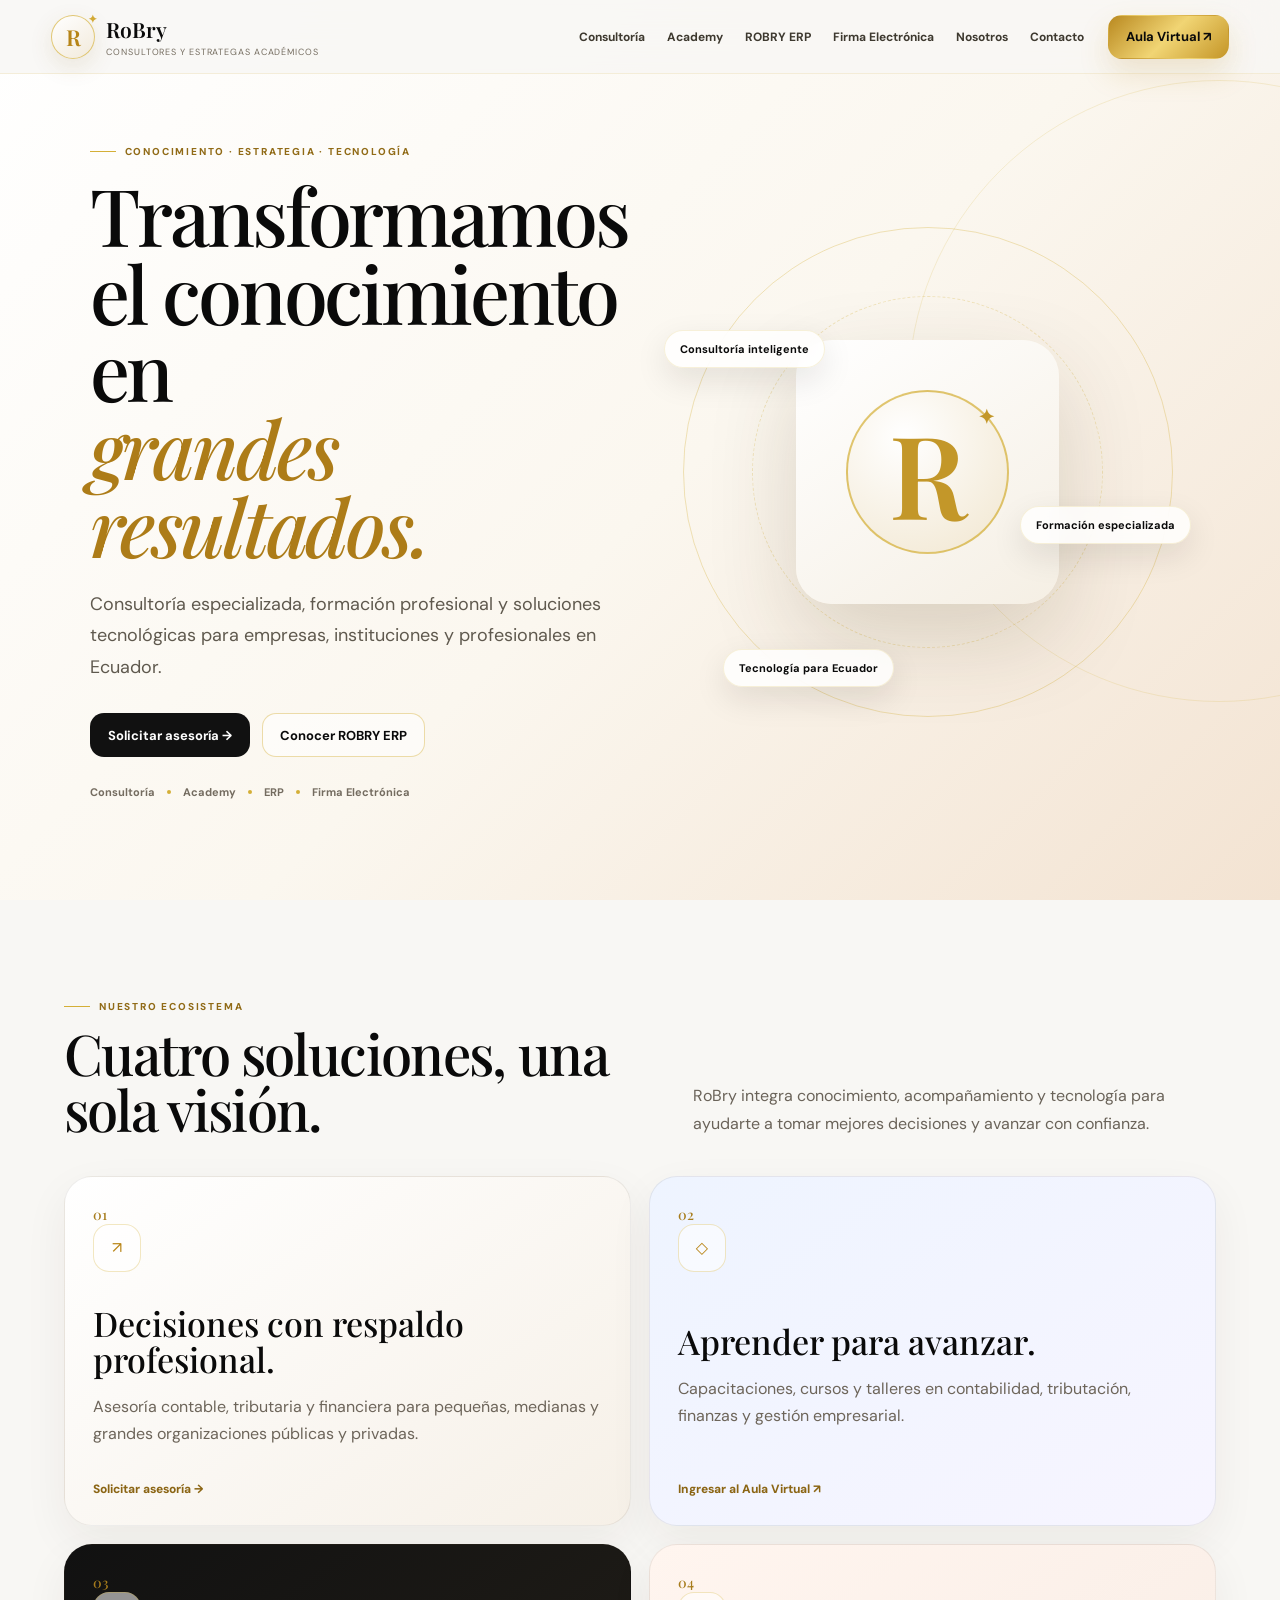
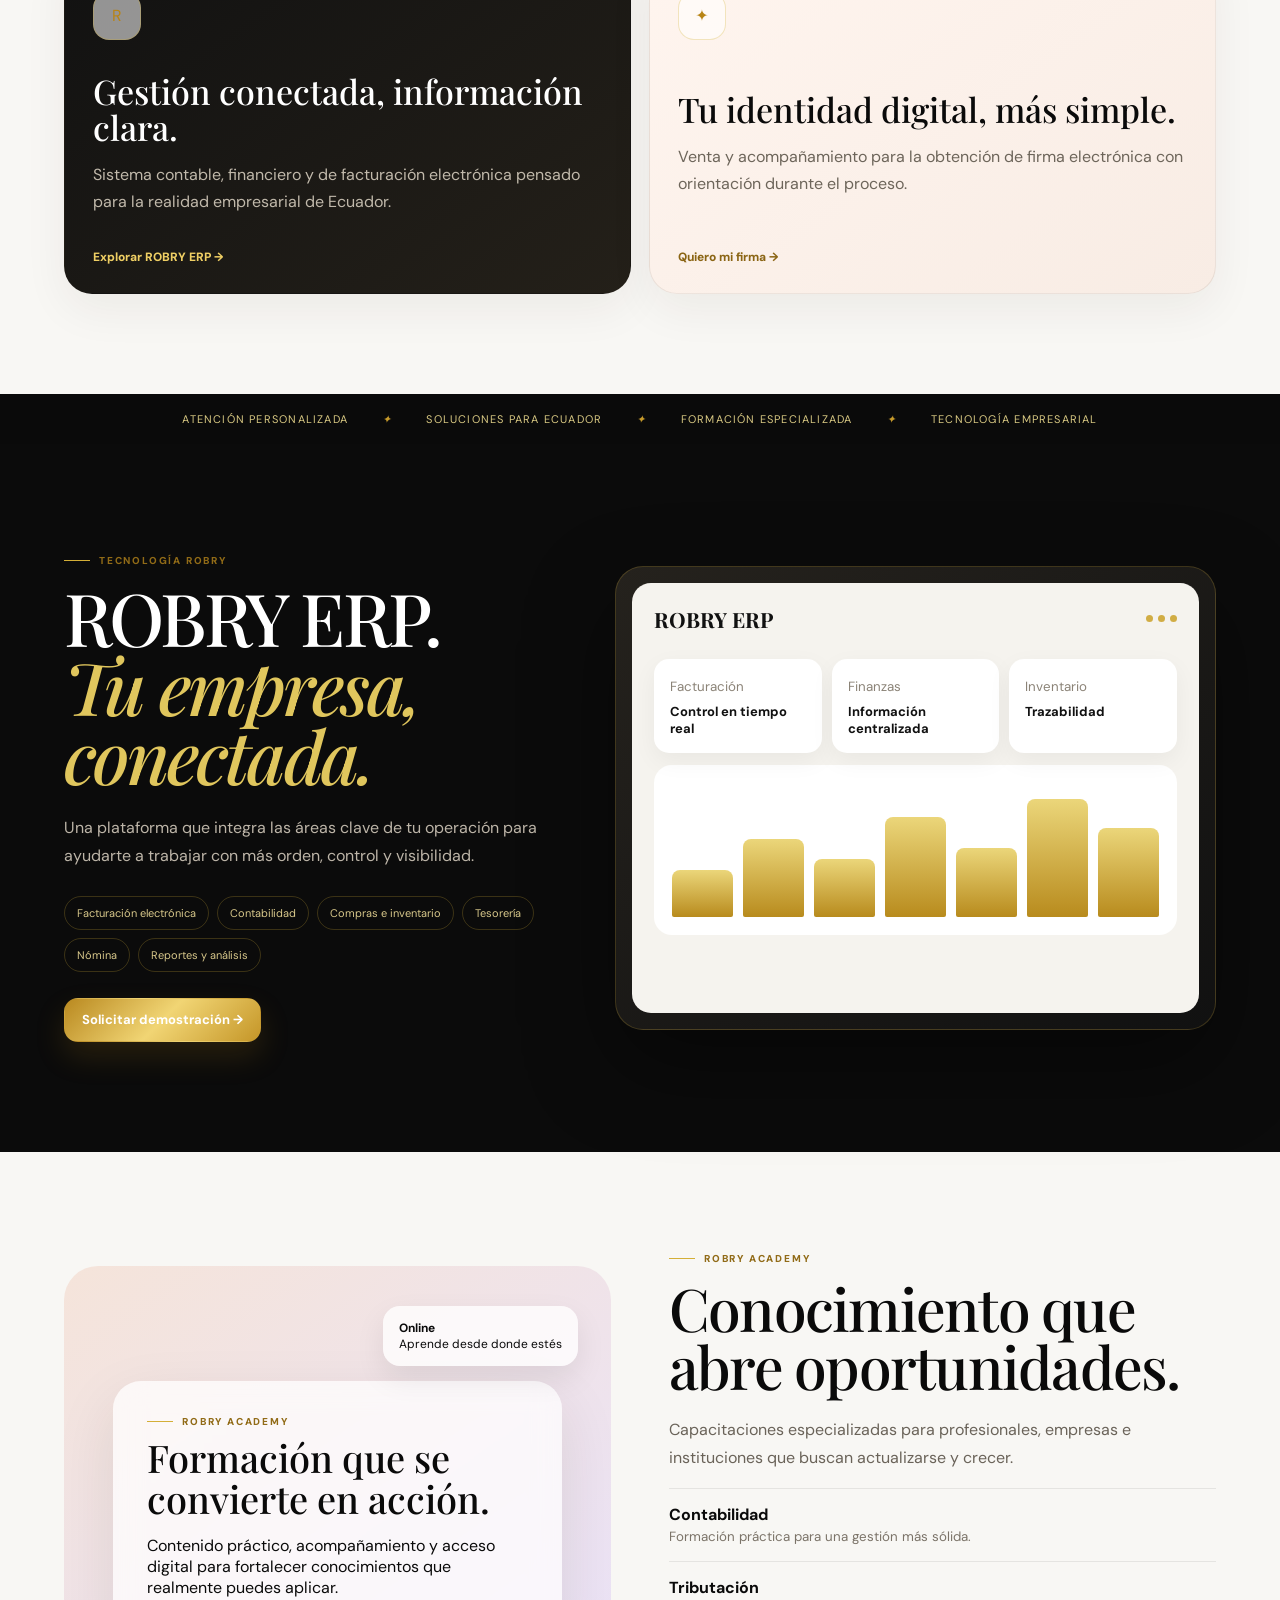
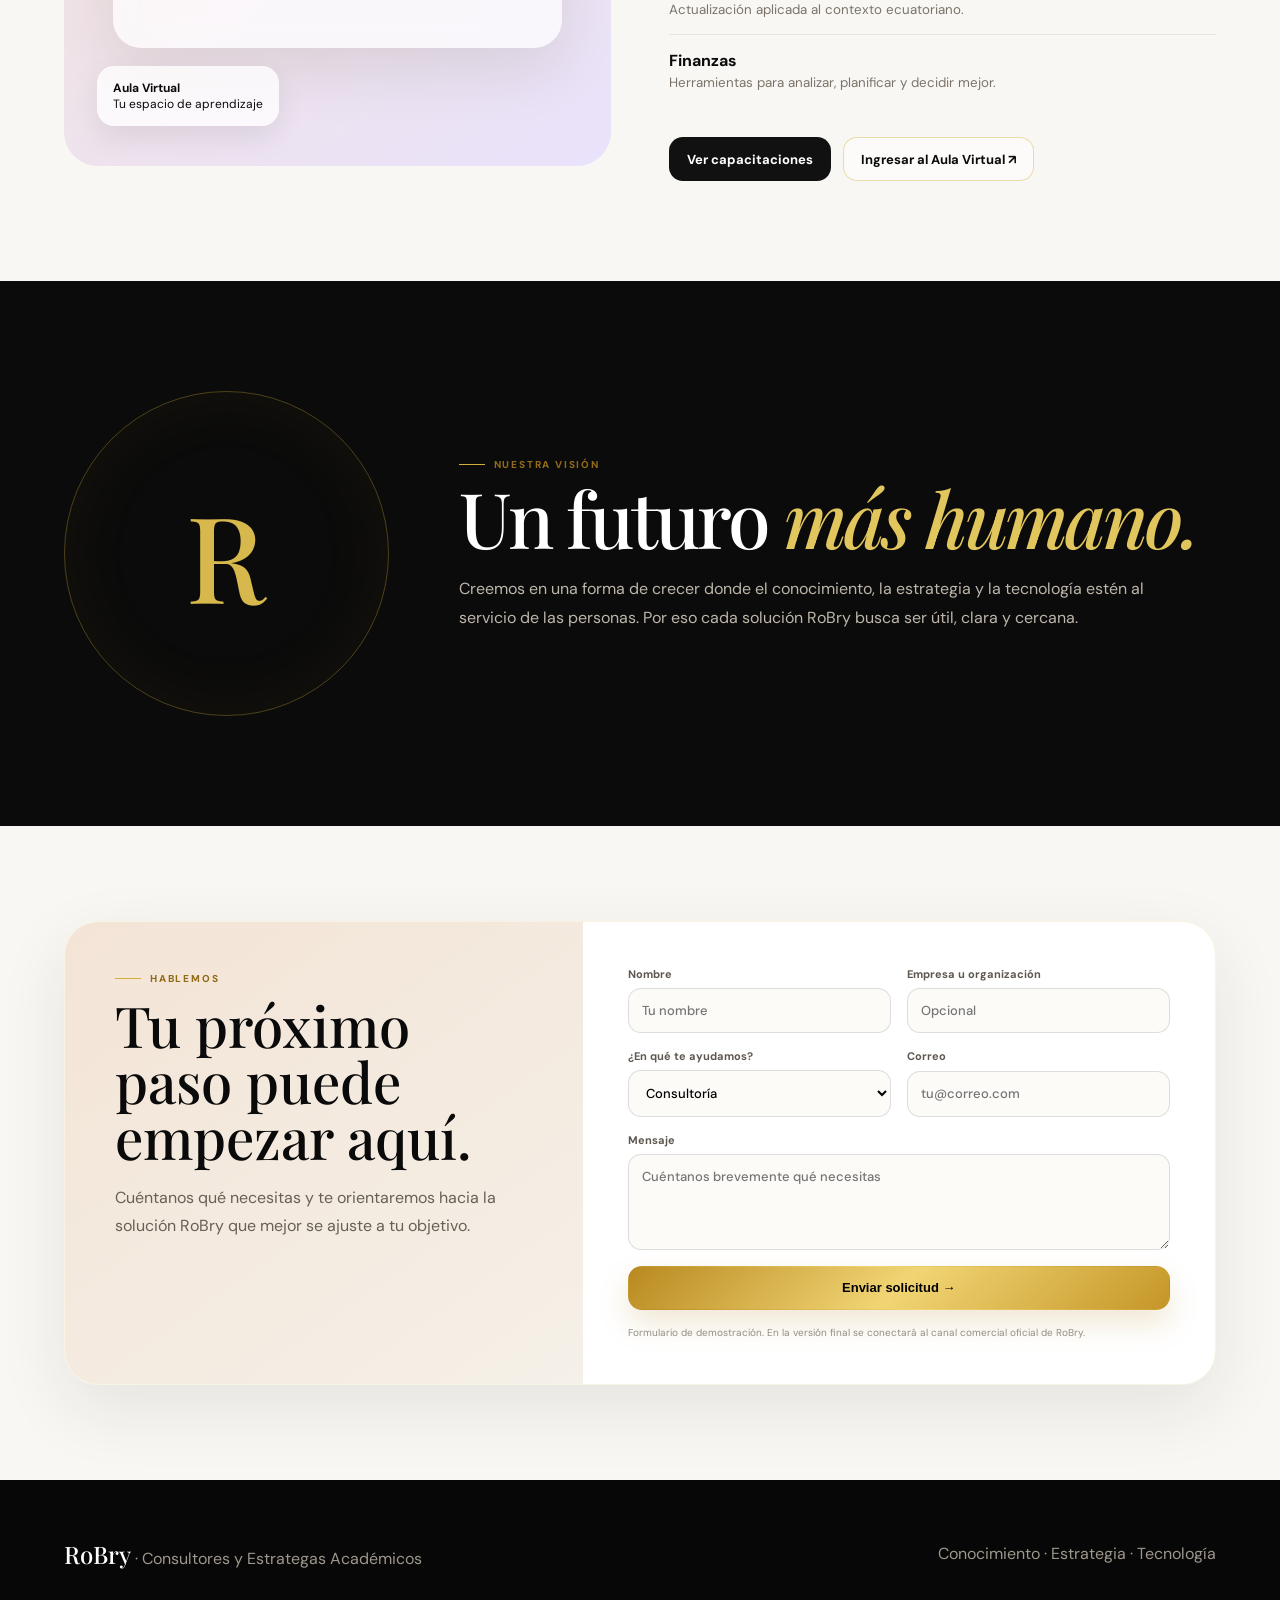
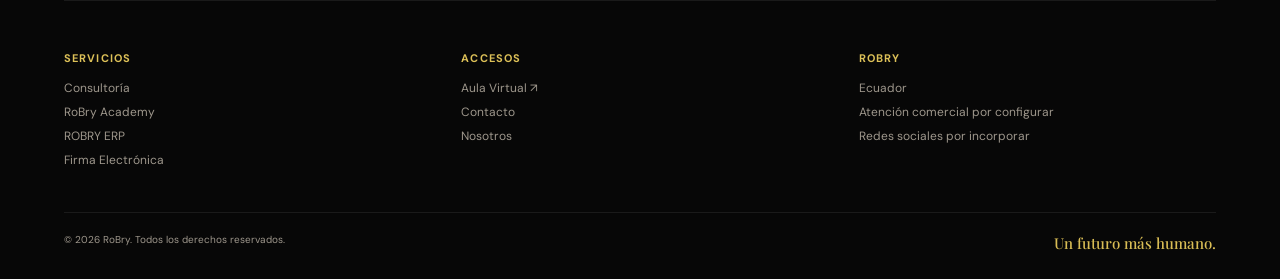
==== index.html @ 03804144 "Add RoBry premium responsive website prototype" ====
<!doctype html>
<html lang="es">
<head>
<meta charset="utf-8">
<meta name="viewport" content="width=device-width,initial-scale=1,viewport-fit=cover">
<meta name="theme-color" content="#0A0A0A">
<meta name="description" content="RoBry Consultores y Estrategas Académicos: consultoría, formación especializada, ROBRY ERP y firma electrónica para Ecuador.">
<title>RoBry | Conocimiento · Estrategia · Tecnología</title>
<link rel="preconnect" href="https://fonts.googleapis.com">
<link rel="preconnect" href="https://fonts.gstatic.com" crossorigin>
<link href="https://fonts.googleapis.com/css2?family=DM+Sans:wght@400;500;600;700&family=Playfair+Display:ital,wght@0,500;0,600;1,500&display=swap" rel="stylesheet">
<style>
:root{--pearl:#F8F7F4;--ink:#0A0A0A;--gold:#D4AF37;--gold2:#F1D574;--champ:#FADCCB;--lav:#E6DBFF;--mint:#D8F5E9;--blue:#D6E6FF;--serif:'Playfair Display',Georgia,serif;--sans:'DM Sans',system-ui,sans-serif}
*{box-sizing:border-box}html{scroll-behavior:smooth}body{margin:0;background:var(--pearl);color:var(--ink);font-family:var(--sans);overflow-x:hidden}a{color:inherit}.wrap{width:min(1180px,90vw);margin:auto}
header{position:fixed;inset:0 0 auto;z-index:50;height:74px;display:flex;align-items:center;background:rgba(248,247,244,.82);backdrop-filter:blur(20px);border-bottom:1px solid rgba(212,175,55,.15)}
.nav{width:min(1240px,92vw);margin:auto;display:flex;align-items:center;gap:24px}.brand{display:flex;align-items:center;gap:11px;text-decoration:none}.mark{width:44px;height:44px;border-radius:50%;display:grid;place-items:center;border:1px solid rgba(212,175,55,.65);background:linear-gradient(145deg,#fff,#f2eadb);box-shadow:0 8px 24px rgba(126,89,13,.12);font:600 22px var(--serif);color:#b68416;position:relative}.mark:after{content:'✦';position:absolute;right:-3px;top:-5px;font-size:11px;color:#d3aa36}.brand strong{font:600 21px var(--serif)}.brand small{display:block;font-size:9px;letter-spacing:.1em;text-transform:uppercase;color:#766e61;margin-top:3px}.links{margin-left:auto;display:flex;gap:22px}.links a{text-decoration:none;font-size:12px;font-weight:700;color:#3e392f}.cta{display:inline-flex;align-items:center;justify-content:center;min-height:44px;padding:0 17px;border-radius:14px;text-decoration:none;font-weight:700;font-size:13px;border:1px solid transparent;transition:.25s}.cta:hover{transform:translateY(-2px)}.gold{background:linear-gradient(135deg,#b98920,#f1d574,#c59628);box-shadow:0 14px 30px rgba(177,130,22,.18)}.dark{background:#111;color:#fff}.ghost{border-color:rgba(212,175,55,.42);background:rgba(255,255,255,.55)}
.menu{display:none;margin-left:auto;border:1px solid rgba(212,175,55,.35);border-radius:13px;background:#fff;width:43px;height:43px;font-size:20px}.mobile{display:none;position:fixed;top:74px;left:0;right:0;z-index:49;background:rgba(248,247,244,.98);padding:22px 6vw 28px;border-bottom:1px solid rgba(212,175,55,.15)}.mobile.open{display:grid;gap:4px}.mobile a{text-decoration:none;padding:12px 0;border-bottom:1px solid rgba(0,0,0,.07);font-weight:600}.mobile .gold{padding:13px 16px;text-align:center;border:0;margin-top:8px}
.hero{min-height:100vh;display:grid;grid-template-columns:1.02fr .98fr;align-items:center;gap:48px;padding:120px 7vw 76px;background:linear-gradient(135deg,#fff 0%,#fbf7ef 53%,#f3e3d2 100%);position:relative;overflow:hidden}.hero:before{content:'';position:absolute;width:620px;height:620px;border:1px solid rgba(212,175,55,.18);border-radius:50%;right:-250px;top:80px}.hero-copy{position:relative;z-index:2}.eyebrow{font-size:10px;letter-spacing:.18em;font-weight:800;color:#916b17;display:flex;align-items:center;gap:9px}.eyebrow:before{content:'';width:26px;height:1px;background:var(--gold)}h1,h2,h3{font-family:var(--serif);font-weight:500}.hero h1{font-size:clamp(50px,6.2vw,92px);line-height:.98;letter-spacing:-.04em;margin:18px 0 24px}.hero h1 em{display:block;color:#ad7c18}.hero p{max-width:670px;color:#5f594e;line-height:1.75;font-size:18px}.actions{display:flex;gap:12px;flex-wrap:wrap;margin-top:30px}.trust{display:flex;gap:12px;flex-wrap:wrap;margin-top:28px;font-size:11px;font-weight:700;color:#746c60}.trust i{width:4px;height:4px;border-radius:50%;background:var(--gold);align-self:center}
.hero-art{position:relative;min-height:520px;display:grid;place-items:center}.orbit{width:min(490px,82vw);aspect-ratio:1;border-radius:50%;border:1px solid rgba(212,175,55,.32);position:relative;animation:spin 24s linear infinite}.orbit:before{content:'';position:absolute;inset:14%;border:1px dashed rgba(212,175,55,.28);border-radius:50%}.logo-card{position:absolute;inset:23%;border-radius:36px;background:linear-gradient(145deg,#fff,#f5efe4);box-shadow:0 35px 90px rgba(65,42,5,.16);display:grid;place-items:center;animation:counter 24s linear infinite}.logo-big{width:62%;aspect-ratio:1;border-radius:50%;border:2px solid rgba(212,175,55,.7);display:grid;place-items:center;font:600 clamp(68px,9vw,120px) var(--serif);color:#c39729;position:relative;background:radial-gradient(circle at 35% 28%,#fff,#f1e6cf)}.logo-big:after{content:'✦';position:absolute;right:8%;top:6%;font-size:20px}.pill{position:absolute;padding:11px 15px;border-radius:999px;background:rgba(255,255,255,.82);backdrop-filter:blur(12px);box-shadow:0 12px 32px rgba(30,20,6,.1);font-size:11px;font-weight:700;border:1px solid rgba(212,175,55,.18);animation:float 5s ease-in-out infinite}.p1{left:-4%;top:21%}.p2{right:-4%;top:57%;animation-delay:-1.8s}.p3{left:8%;bottom:6%;animation-delay:-3s}
.section{padding:100px 0}.heading{display:grid;grid-template-columns:1.05fr .95fr;gap:50px;align-items:end;margin-bottom:38px}.heading h2{font-size:clamp(40px,4.4vw,66px);line-height:1;margin:12px 0 0;letter-spacing:-.03em}.heading>p{color:#6a6359;line-height:1.75;margin:0}.cards{display:grid;grid-template-columns:repeat(2,1fr);gap:18px}.card{min-height:350px;border-radius:28px;padding:28px;display:flex;flex-direction:column;justify-content:space-between;border:1px solid rgba(45,34,14,.08);box-shadow:0 16px 45px rgba(53,39,12,.06);transition:.3s}.card:hover{transform:translateY(-7px);box-shadow:0 26px 64px rgba(53,39,12,.11)}.c1{background:linear-gradient(145deg,#fff,#f6f0e7)}.c2{background:linear-gradient(145deg,#eef4ff,#f7f5ff)}.c3{background:linear-gradient(145deg,#111,#242019);color:#fff}.c4{background:linear-gradient(145deg,#fff5ef,#f8ece4)}.num{font:500 14px var(--serif);color:#a77c1c}.card h3{font-size:34px;line-height:1.06;margin:16px 0 12px}.card p{color:#6d655a;line-height:1.7}.c3 p{color:#c1b9ab}.card a{text-decoration:none;font-weight:800;font-size:12px;color:#8b6514}.c3 a{color:#efcf64}.icon{width:48px;height:48px;border-radius:16px;display:grid;place-items:center;border:1px solid rgba(212,175,55,.3);color:#b88415;background:rgba(255,255,255,.55)}
.strip{background:#0a0a0a;color:#d9c983;overflow:hidden;padding:18px 0}.strip div{display:flex;gap:34px;white-space:nowrap;justify-content:center;font-size:11px;text-transform:uppercase;letter-spacing:.11em}.strip i{color:#c69a2b}
.erp{background:#0b0b0b;color:#fff;padding:110px 0}.erp-grid{display:grid;grid-template-columns:.9fr 1.1fr;gap:60px;align-items:center}.erp h2{font-size:clamp(48px,5.7vw,82px);line-height:.95;letter-spacing:-.04em;margin:15px 0 24px}.erp h2 em{color:#e0c65d}.erp p{color:#bdb5a8;line-height:1.75}.modules{display:flex;flex-wrap:wrap;gap:8px;margin:26px 0}.modules span{font-size:11px;padding:9px 12px;border:1px solid rgba(212,175,55,.24);border-radius:999px;color:#d8c88b}.device{background:linear-gradient(145deg,#25221d,#111);border:1px solid rgba(212,175,55,.22);border-radius:28px;padding:16px;box-shadow:0 35px 90px rgba(0,0,0,.42)}.screen{background:#f5f3ee;border-radius:19px;min-height:430px;color:#111;padding:22px}.screen-top{display:flex;justify-content:space-between;align-items:center}.screen-top b{font-family:var(--serif);font-size:21px}.dots{display:flex;gap:5px}.dots i{width:7px;height:7px;border-radius:50%;background:#d1ad44}.metrics{display:grid;grid-template-columns:repeat(3,1fr);gap:10px;margin-top:26px}.metric{padding:16px;border-radius:15px;background:#fff;box-shadow:0 8px 24px rgba(0,0,0,.05)}.metric small{color:#8b8377}.metric strong{display:block;font-size:13px;margin-top:7px}.chart{height:170px;background:#fff;border-radius:18px;margin-top:12px;padding:18px;display:flex;align-items:end;gap:10px}.chart i{flex:1;border-radius:8px 8px 2px 2px;background:linear-gradient(#ebd67a,#b88b1d);animation:pulse 1.8s ease-in-out infinite alternate}
.academy{display:grid;grid-template-columns:1fr 1fr;gap:58px;align-items:center}.academy-art{min-height:500px;border-radius:34px;background:linear-gradient(145deg,#f5e4da,#e9e2fb);position:relative;overflow:hidden;padding:48px}.glass{position:absolute;left:9%;right:9%;top:23%;padding:34px;border-radius:28px;background:rgba(255,255,255,.72);backdrop-filter:blur(14px);box-shadow:0 22px 60px rgba(51,36,9,.1)}.glass h3{font-size:38px;line-height:1.06;margin:10px 0}.mini{position:absolute;padding:14px 16px;border-radius:17px;background:rgba(255,255,255,.78);box-shadow:0 12px 30px rgba(0,0,0,.08);font-size:12px}.m1{right:6%;top:8%}.m2{left:6%;bottom:8%}.academy h2{font-size:clamp(44px,4.6vw,68px);line-height:1;letter-spacing:-.03em;margin:14px 0 20px}.academy>div>p{color:#6a6359;line-height:1.75}.feature{padding:15px 0;border-top:1px solid rgba(0,0,0,.08)}.feature b{display:block}.feature small{color:#7b7368}
.vision{background:#0b0b0b;color:#fff;padding:110px 0}.vision-grid{display:grid;grid-template-columns:.6fr 1.4fr;gap:70px;align-items:center}.vision-mark{aspect-ratio:1;border-radius:50%;border:1px solid rgba(212,175,55,.33);display:grid;place-items:center;font:500 120px var(--serif);color:#d6b84d;box-shadow:inset 0 0 75px rgba(212,175,55,.05)}.vision h2{font-size:clamp(54px,6vw,90px);line-height:.96;letter-spacing:-.04em;margin:10px 0 20px}.vision h2 em{color:#e1c55d}.vision p{color:#beb6aa;line-height:1.8;max-width:720px}
.contact{padding:95px 0}.contact-panel{display:grid;grid-template-columns:.9fr 1.1fr;border-radius:34px;overflow:hidden;background:#fff;border:1px solid rgba(212,175,55,.14);box-shadow:0 24px 70px rgba(47,37,17,.09)}.contact-copy{padding:50px;background:linear-gradient(145deg,#f3e4d6,#f5f0e8)}.contact h2{font-size:clamp(42px,4.4vw,64px);line-height:1;margin:12px 0 18px}.contact-copy p{color:#676055;line-height:1.75}.form{padding:45px;display:grid;grid-template-columns:1fr 1fr;gap:16px}.form label{font-size:11px;font-weight:700;color:#5d574f;display:grid;gap:7px}.form input,.form select,.form textarea{border:1px solid rgba(0,0,0,.12);border-radius:13px;padding:13px;background:#fcfbf8;font:500 13px var(--sans);outline:none}.form textarea,.form button,.note{grid-column:1/-1}.note{font-size:10px;color:#948d82}.toast{position:fixed;left:50%;bottom:24px;transform:translate(-50%,30px);opacity:0;background:#111;color:#fff;border:1px solid rgba(212,175,55,.35);padding:12px 16px;border-radius:13px;transition:.3s;z-index:100}.toast.show{opacity:1;transform:translate(-50%,0)}
footer{background:#070707;color:#9e978c;padding:58px 0 26px}.foot-top{display:flex;justify-content:space-between;align-items:center;padding-bottom:30px;border-bottom:1px solid rgba(255,255,255,.08)}.foot-top strong{font:500 24px var(--serif);color:#fff}.foot-grid{display:grid;grid-template-columns:repeat(3,1fr);gap:40px;padding:36px 0}.foot-grid h4{color:#ddc158;font-size:11px;text-transform:uppercase;letter-spacing:.1em}.foot-grid a,.foot-grid span{display:block;color:#9e978c;text-decoration:none;font-size:12px;margin:8px 0}.foot-bottom{border-top:1px solid rgba(255,255,255,.08);padding-top:20px;display:flex;justify-content:space-between;font-size:10px}.foot-bottom em{font:500 15px var(--serif);color:#d9bd55}
.reveal{opacity:0;transform:translateY(22px);transition:.75s}.reveal.visible{opacity:1;transform:none}
@keyframes spin{to{transform:rotate(360deg)}}@keyframes counter{to{transform:rotate(-360deg)}}@keyframes float{50%{transform:translateY(-9px)}}@keyframes pulse{to{filter:brightness(1.12)}}
@media(max-width:920px){.links,.nav>.gold{display:none}.menu{display:block}.hero{grid-template-columns:1fr;padding-top:110px;text-align:center}.hero .eyebrow,.actions,.trust{justify-content:center}.hero p{margin-left:auto;margin-right:auto}.hero-art{min-height:440px}.heading,.erp-grid,.academy,.vision-grid,.contact-panel{grid-template-columns:1fr}.cards{grid-template-columns:1fr}.erp-copy{text-align:center}.erp-copy .eyebrow,.modules{justify-content:center}.vision{text-align:center}.vision-mark{width:250px;margin:auto}.contact-copy{text-align:center}.foot-grid{grid-template-columns:1fr 1fr}.form{grid-template-columns:1fr}.form label,.form textarea,.form button,.note{grid-column:1}.metrics{grid-template-columns:1fr}.metrics .metric:nth-child(n+2){display:none}}
@media(max-width:620px){.brand small{display:none}.hero{padding:100px 6vw 60px}.hero h1{font-size:clamp(44px,14vw,62px)}.hero p{font-size:16px}.actions{flex-direction:column}.actions .cta{width:100%}.hero-art{min-height:360px}.orbit{width:320px}.pill{font-size:9px;padding:9px 11px}.section{padding:76px 0}.heading h2{font-size:43px}.card{min-height:330px;padding:24px}.card h3{font-size:30px}.erp{padding:80px 0}.erp h2{font-size:46px}.screen{min-height:360px;padding:15px}.academy-art{min-height:430px;padding:24px}.glass{padding:26px}.glass h3{font-size:32px}.academy h2{font-size:44px}.vision{padding:80px 0}.vision-mark{width:210px;font-size:92px}.vision h2{font-size:52px}.contact{padding:70px 0}.contact-copy,.form{padding:28px 22px}.foot-grid{grid-template-columns:1fr}.foot-top,.foot-bottom{align-items:flex-start;gap:15px;flex-direction:column}}
@media(prefers-reduced-motion:reduce){html{scroll-behavior:auto}.reveal{opacity:1;transform:none;transition:none}.orbit,.logo-card,.pill,.chart i{animation:none}.cta,.card{transition:none}}
</style>
</head>
<body>
<header>
  <div class="nav">
    <a class="brand" href="#inicio"><span class="mark">R</span><span><strong>RoBry</strong><small>Consultores y Estrategas Académicos</small></span></a>
    <nav class="links"><a href="#consultoria">Consultoría</a><a href="#academy">Academy</a><a href="#erp">ROBRY ERP</a><a href="#firma">Firma Electrónica</a><a href="#nosotros">Nosotros</a><a href="#contacto">Contacto</a></nav>
    <a class="cta gold" href="https://academico.robryconsulting.com" target="_blank" rel="noopener">Aula Virtual ↗</a>
    <button class="menu" aria-label="Abrir menú">☰</button>
  </div>
</header>
<div class="mobile"><a href="#consultoria">Consultoría</a><a href="#academy">RoBry Academy</a><a href="#erp">ROBRY ERP</a><a href="#firma">Firma Electrónica</a><a href="#nosotros">Nosotros</a><a href="#contacto">Contacto</a><a class="gold" href="https://academico.robryconsulting.com" target="_blank">Aula Virtual ↗</a></div>
<main>
<section class="hero" id="inicio">
  <div class="hero-copy reveal"><div class="eyebrow">CONOCIMIENTO · ESTRATEGIA · TECNOLOGÍA</div><h1>Transformamos el conocimiento en <em>grandes resultados.</em></h1><p>Consultoría especializada, formación profesional y soluciones tecnológicas para empresas, instituciones y profesionales en Ecuador.</p><div class="actions"><a class="cta dark" href="#contacto">Solicitar asesoría →</a><a class="cta ghost" href="#erp">Conocer ROBRY ERP</a></div><div class="trust"><span>Consultoría</span><i></i><span>Academy</span><i></i><span>ERP</span><i></i><span>Firma Electrónica</span></div></div>
  <div class="hero-art reveal"><div class="orbit"><div class="logo-card"><div class="logo-big">R</div></div><div class="pill p1">Consultoría inteligente</div><div class="pill p2">Formación especializada</div><div class="pill p3">Tecnología para Ecuador</div></div></div>
</section>
<section class="section" id="ecosistema"><div class="wrap"><div class="heading reveal"><div><div class="eyebrow">NUESTRO ECOSISTEMA</div><h2>Cuatro soluciones, una sola visión.</h2></div><p>RoBry integra conocimiento, acompañamiento y tecnología para ayudarte a tomar mejores decisiones y avanzar con confianza.</p></div>
<div class="cards">
<article class="card c1 reveal" id="consultoria"><div><div class="num">01</div><div class="icon">↗</div></div><div><h3>Decisiones con respaldo profesional.</h3><p>Asesoría contable, tributaria y financiera para pequeñas, medianas y grandes organizaciones públicas y privadas.</p></div><a href="#contacto">Solicitar asesoría →</a></article>
<article class="card c2 reveal" id="academy"><div><div class="num">02</div><div class="icon">◇</div></div><div><h3>Aprender para avanzar.</h3><p>Capacitaciones, cursos y talleres en contabilidad, tributación, finanzas y gestión empresarial.</p></div><a href="https://academico.robryconsulting.com" target="_blank">Ingresar al Aula Virtual ↗</a></article>
<article class="card c3 reveal" id="erp"><div><div class="num">03</div><div class="icon">R</div></div><div><h3>Gestión conectada, información clara.</h3><p>Sistema contable, financiero y de facturación electrónica pensado para la realidad empresarial de Ecuador.</p></div><a href="#erp-showcase">Explorar ROBRY ERP →</a></article>
<article class="card c4 reveal" id="firma"><div><div class="num">04</div><div class="icon">✦</div></div><div><h3>Tu identidad digital, más simple.</h3><p>Venta y acompañamiento para la obtención de firma electrónica con orientación durante el proceso.</p></div><a href="#contacto">Quiero mi firma →</a></article>
</div></div></section>
<div class="strip"><div><span>Atención personalizada</span><i>✦</i><span>Soluciones para Ecuador</span><i>✦</i><span>Formación especializada</span><i>✦</i><span>Tecnología empresarial</span></div></div>
<section class="erp" id="erp-showcase"><div class="wrap erp-grid"><div class="erp-copy reveal"><div class="eyebrow">TECNOLOGÍA ROBRY</div><h2>ROBRY ERP.<br><em>Tu empresa, conectada.</em></h2><p>Una plataforma que integra las áreas clave de tu operación para ayudarte a trabajar con más orden, control y visibilidad.</p><div class="modules"><span>Facturación electrónica</span><span>Contabilidad</span><span>Compras e inventario</span><span>Tesorería</span><span>Nómina</span><span>Reportes y análisis</span></div><a class="cta gold" href="#contacto">Solicitar demostración →</a></div>
<div class="device reveal"><div class="screen"><div class="screen-top"><b>ROBRY ERP</b><div class="dots"><i></i><i></i><i></i></div></div><div class="metrics"><div class="metric"><small>Facturación</small><strong>Control en tiempo real</strong></div><div class="metric"><small>Finanzas</small><strong>Información centralizada</strong></div><div class="metric"><small>Inventario</small><strong>Trazabilidad</strong></div></div><div class="chart"><i style="height:35%"></i><i style="height:58%"></i><i style="height:43%"></i><i style="height:74%"></i><i style="height:51%"></i><i style="height:88%"></i><i style="height:66%"></i></div></div></div></div></section>
<section class="section"><div class="wrap academy"><div class="academy-art reveal"><div class="glass"><div class="eyebrow">ROBRY ACADEMY</div><h3>Formación que se convierte en acción.</h3><p>Contenido práctico, acompañamiento y acceso digital para fortalecer conocimientos que realmente puedes aplicar.</p></div><div class="mini m1"><b>Online</b><br>Aprende desde donde estés</div><div class="mini m2"><b>Aula Virtual</b><br>Tu espacio de aprendizaje</div></div>
<div class="reveal"><div class="eyebrow">ROBRY ACADEMY</div><h2>Conocimiento que abre oportunidades.</h2><p>Capacitaciones especializadas para profesionales, empresas e instituciones que buscan actualizarse y crecer.</p><div class="feature"><b>Contabilidad</b><small>Formación práctica para una gestión más sólida.</small></div><div class="feature"><b>Tributación</b><small>Actualización aplicada al contexto ecuatoriano.</small></div><div class="feature"><b>Finanzas</b><small>Herramientas para analizar, planificar y decidir mejor.</small></div><div class="actions"><a class="cta dark" href="#contacto">Ver capacitaciones</a><a class="cta ghost" href="https://academico.robryconsulting.com" target="_blank">Ingresar al Aula Virtual ↗</a></div></div></div></section>
<section class="vision" id="nosotros"><div class="wrap vision-grid"><div class="vision-mark reveal">R</div><div class="reveal"><div class="eyebrow">NUESTRA VISIÓN</div><h2>Un futuro <em>más humano.</em></h2><p>Creemos en una forma de crecer donde el conocimiento, la estrategia y la tecnología estén al servicio de las personas. Por eso cada solución RoBry busca ser útil, clara y cercana.</p></div></div></section>
<section class="contact" id="contacto"><div class="wrap"><div class="contact-panel reveal"><div class="contact-copy"><div class="eyebrow">HABLEMOS</div><h2>Tu próximo paso puede empezar aquí.</h2><p>Cuéntanos qué necesitas y te orientaremos hacia la solución RoBry que mejor se ajuste a tu objetivo.</p></div><form class="form"><label>Nombre<input required placeholder="Tu nombre"></label><label>Empresa u organización<input placeholder="Opcional"></label><label>¿En qué te ayudamos?<select><option>Consultoría</option><option>RoBry Academy</option><option>ROBRY ERP</option><option>Firma Electrónica</option><option>Otro</option></select></label><label>Correo<input type="email" placeholder="tu@correo.com"></label><label style="grid-column:1/-1">Mensaje<textarea rows="4" placeholder="Cuéntanos brevemente qué necesitas"></textarea></label><button class="cta gold" type="submit">Enviar solicitud →</button><small class="note">Formulario de demostración. En la versión final se conectará al canal comercial oficial de RoBry.</small></form></div></div></section>
</main>
<footer><div class="wrap"><div class="foot-top"><div><strong>RoBry</strong><span> · Consultores y Estrategas Académicos</span></div><span>Conocimiento · Estrategia · Tecnología</span></div><div class="foot-grid"><div><h4>Servicios</h4><a href="#consultoria">Consultoría</a><a href="#academy">RoBry Academy</a><a href="#erp">ROBRY ERP</a><a href="#firma">Firma Electrónica</a></div><div><h4>Accesos</h4><a href="https://academico.robryconsulting.com" target="_blank">Aula Virtual ↗</a><a href="#contacto">Contacto</a><a href="#nosotros">Nosotros</a></div><div><h4>RoBry</h4><span>Ecuador</span><span>Atención comercial por configurar</span><span>Redes sociales por incorporar</span></div></div><div class="foot-bottom"><span>© 2026 RoBry. Todos los derechos reservados.</span><em>Un futuro más humano.</em></div></div></footer>
<div class="toast">Gracias. Este formulario es una demostración visual.</div>
<script>
const m=document.querySelector('.menu'),mm=document.querySelector('.mobile');m.onclick=()=>mm.classList.toggle('open');mm.querySelectorAll('a').forEach(a=>a.onclick=()=>mm.classList.remove('open'));
const io=new IntersectionObserver(es=>es.forEach(e=>{if(e.isIntersecting){e.target.classList.add('visible');io.unobserve(e.target)}}),{threshold:.12});document.querySelectorAll('.reveal').forEach(el=>io.observe(el));
const f=document.querySelector('.form'),t=document.querySelector('.toast');f.onsubmit=e=>{e.preventDefault();t.classList.add('show');setTimeout(()=>t.classList.remove('show'),2800)};
</script>
</body>
</html>
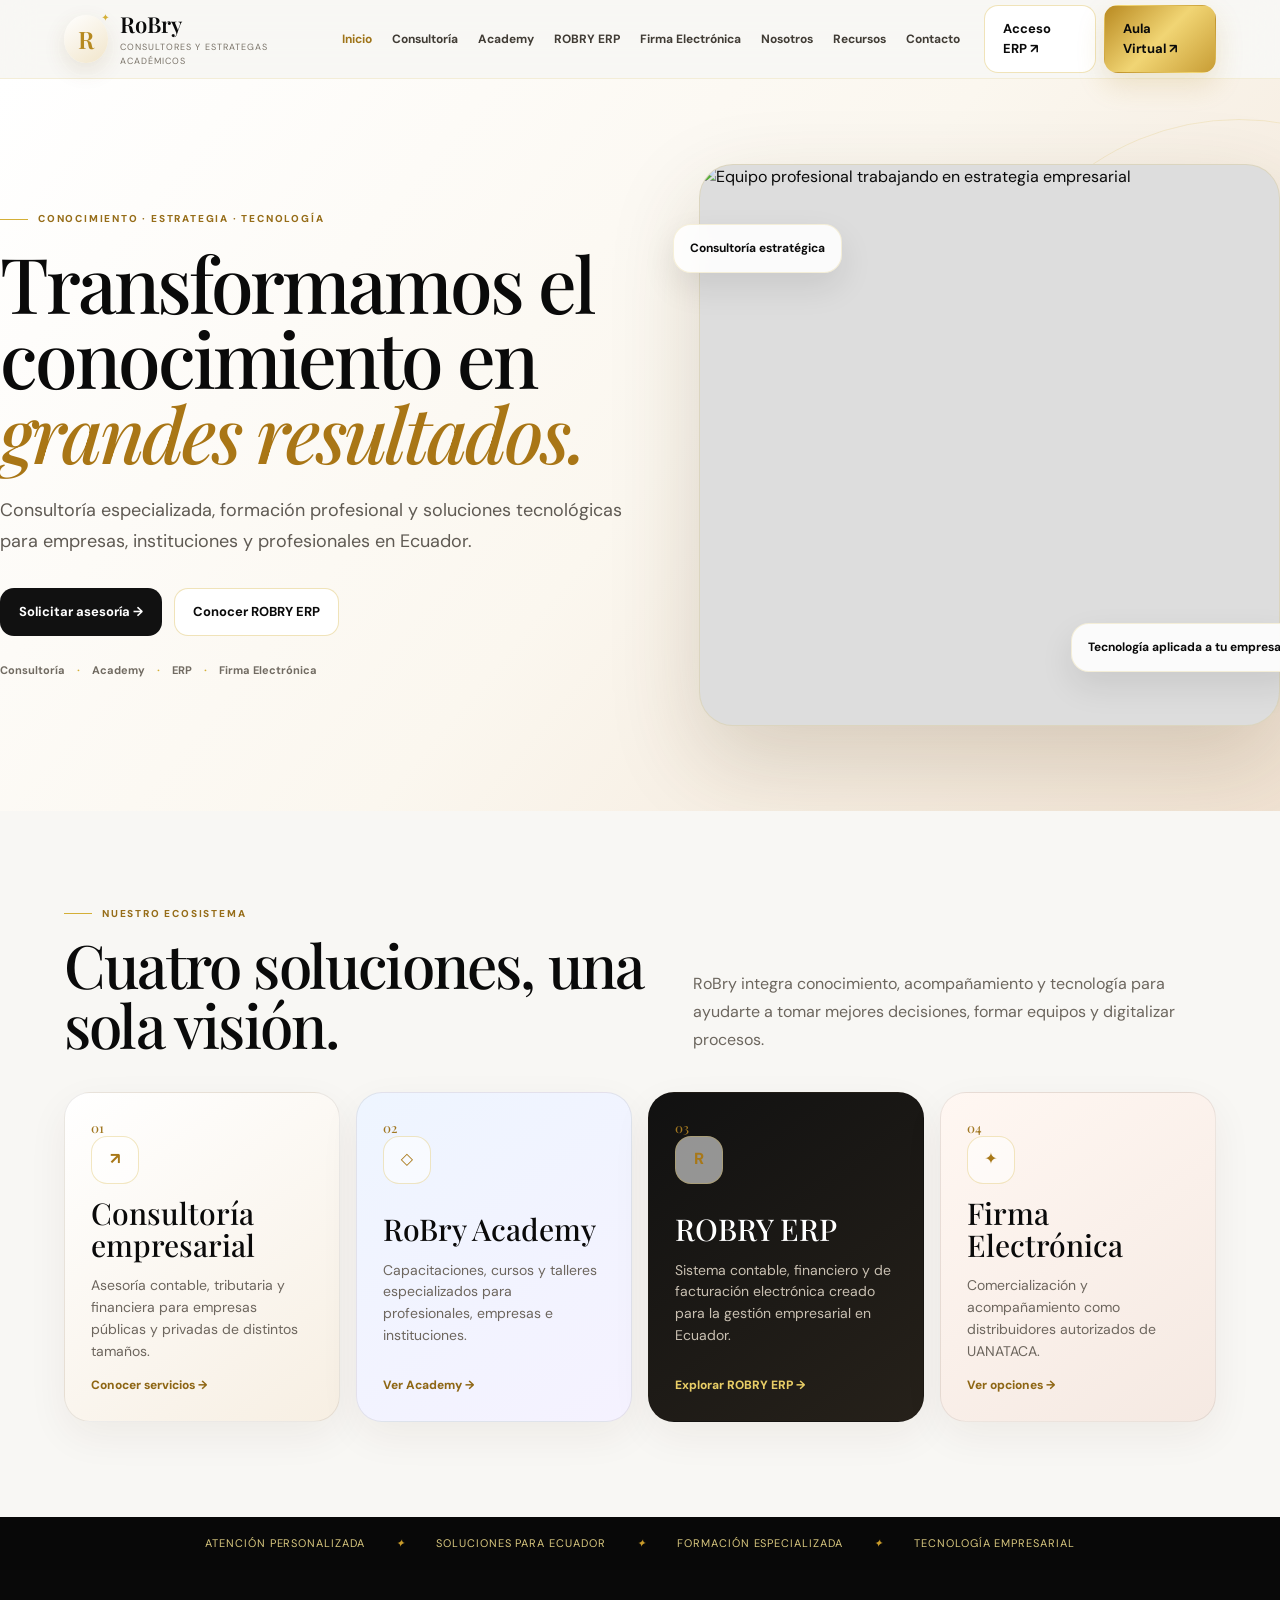
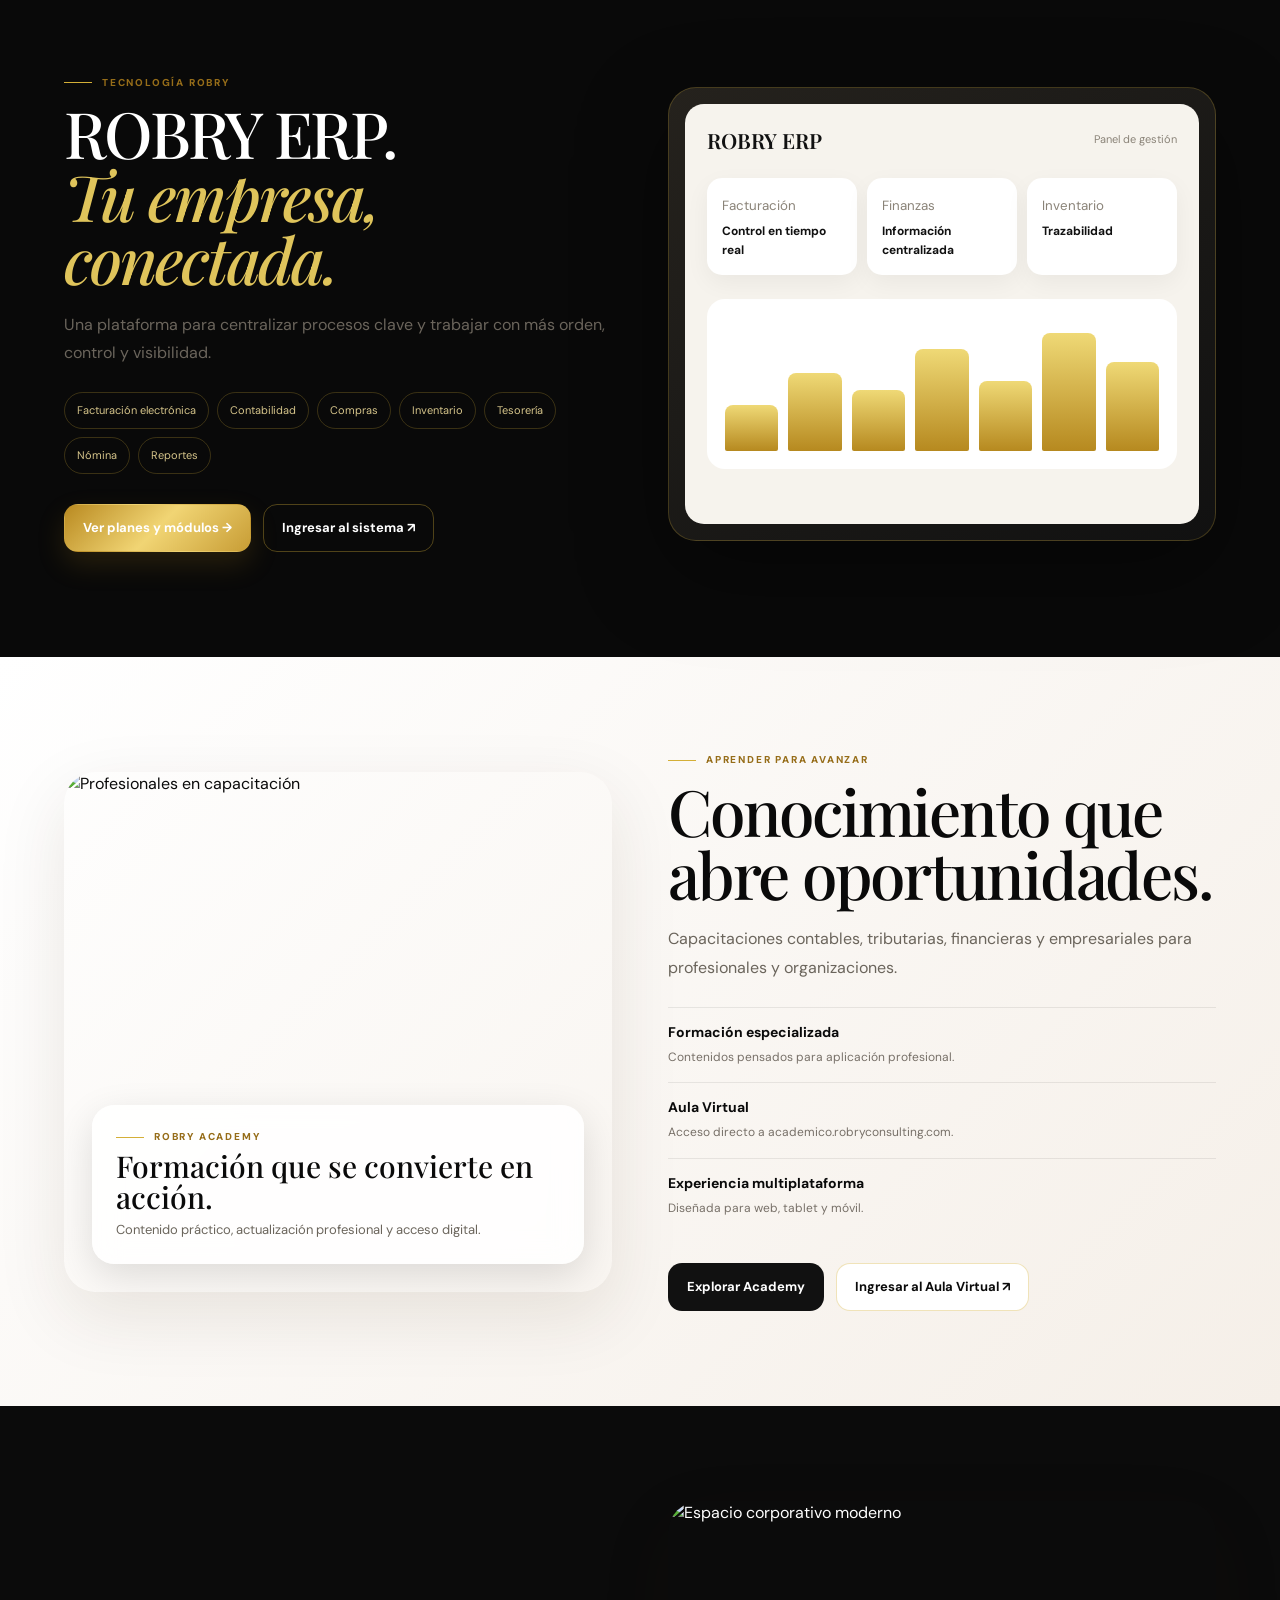
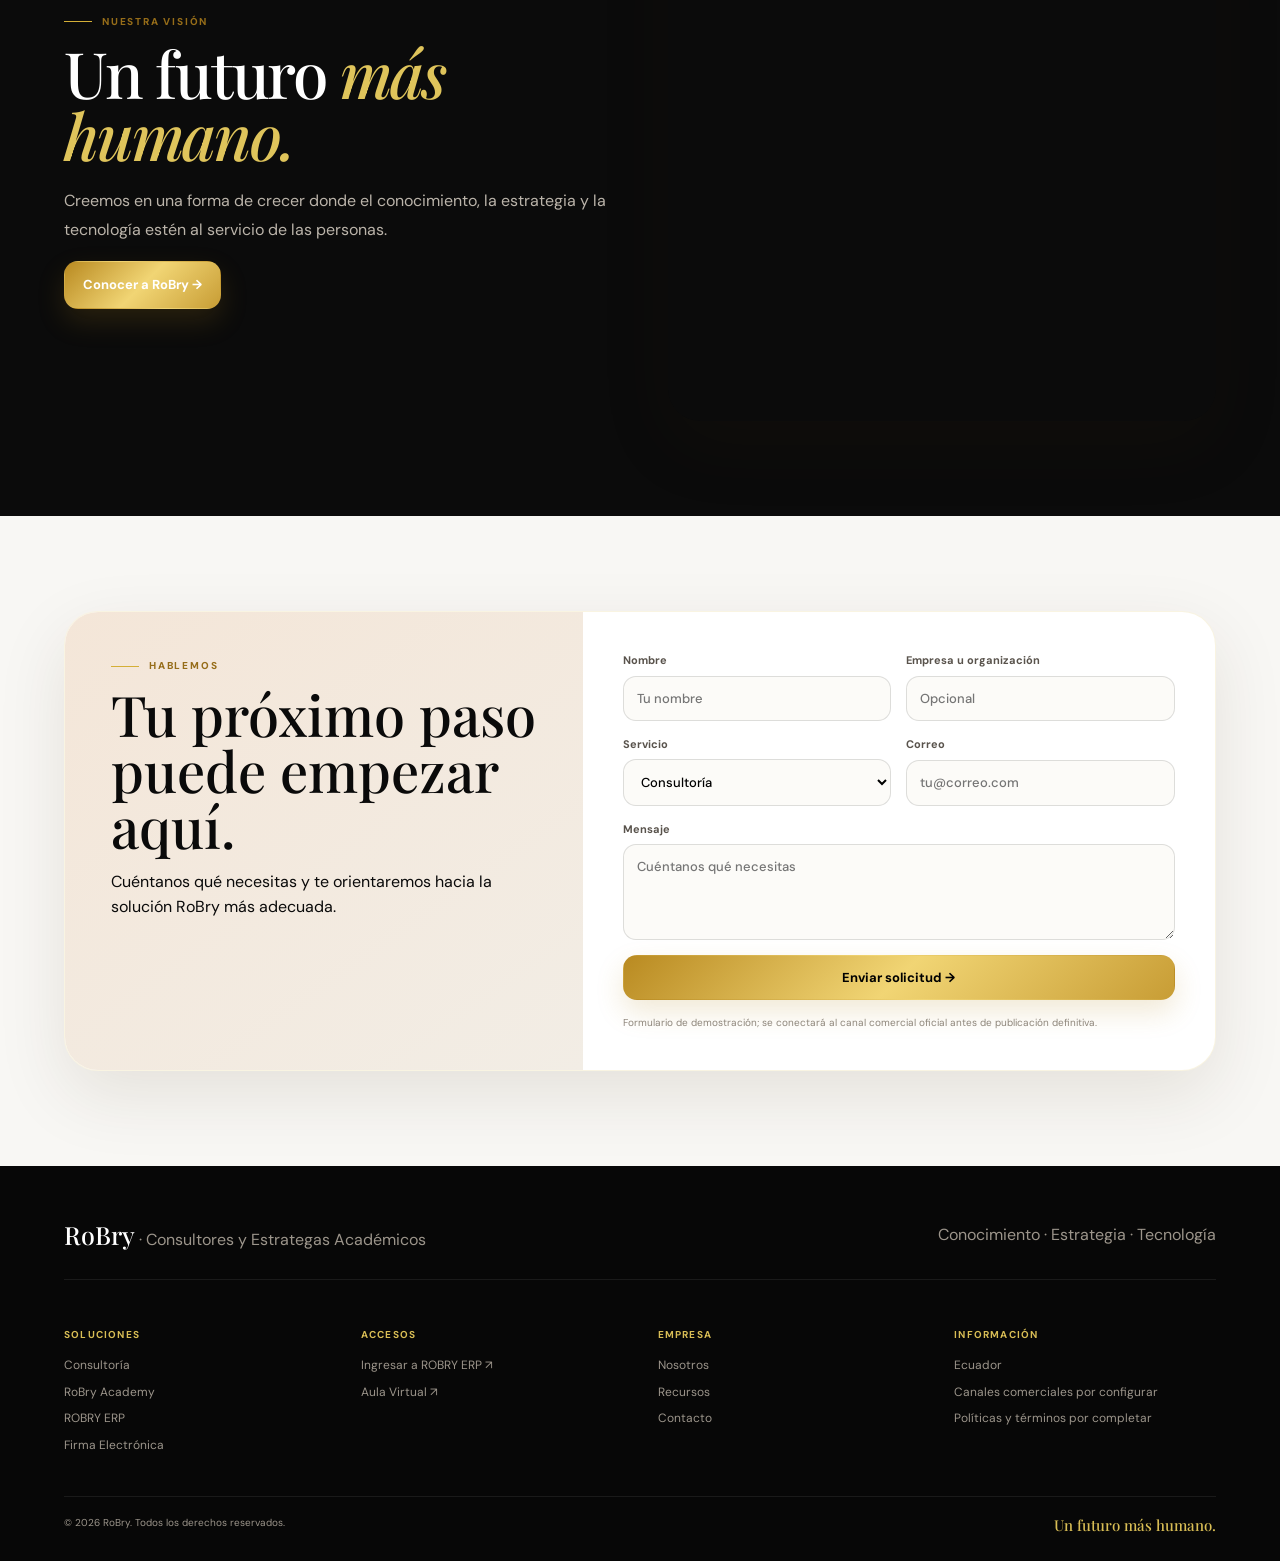
==== commit 65bcb677: "Upgrade homepage to full premium corporate design" ====
--- a/index.html
+++ b/index.html
@@ -1,72 +1 @@
-<!doctype html>
-<html lang="es">
-<head>
-<meta charset="utf-8">
-<meta name="viewport" content="width=device-width,initial-scale=1,viewport-fit=cover">
-<meta name="theme-color" content="#0A0A0A">
-<meta name="description" content="RoBry Consultores y Estrategas Académicos: consultoría, formación especializada, ROBRY ERP y firma electrónica para Ecuador.">
-<title>RoBry | Conocimiento · Estrategia · Tecnología</title>
-<link rel="preconnect" href="https://fonts.googleapis.com">
-<link rel="preconnect" href="https://fonts.gstatic.com" crossorigin>
-<link href="https://fonts.googleapis.com/css2?family=DM+Sans:wght@400;500;600;700&family=Playfair+Display:ital,wght@0,500;0,600;1,500&display=swap" rel="stylesheet">
-<style>
-:root{--pearl:#F8F7F4;--ink:#0A0A0A;--gold:#D4AF37;--gold2:#F1D574;--champ:#FADCCB;--lav:#E6DBFF;--mint:#D8F5E9;--blue:#D6E6FF;--serif:'Playfair Display',Georgia,serif;--sans:'DM Sans',system-ui,sans-serif}
-*{box-sizing:border-box}html{scroll-behavior:smooth}body{margin:0;background:var(--pearl);color:var(--ink);font-family:var(--sans);overflow-x:hidden}a{color:inherit}.wrap{width:min(1180px,90vw);margin:auto}
-header{position:fixed;inset:0 0 auto;z-index:50;height:74px;display:flex;align-items:center;background:rgba(248,247,244,.82);backdrop-filter:blur(20px);border-bottom:1px solid rgba(212,175,55,.15)}
-.nav{width:min(1240px,92vw);margin:auto;display:flex;align-items:center;gap:24px}.brand{display:flex;align-items:center;gap:11px;text-decoration:none}.mark{width:44px;height:44px;border-radius:50%;display:grid;place-items:center;border:1px solid rgba(212,175,55,.65);background:linear-gradient(145deg,#fff,#f2eadb);box-shadow:0 8px 24px rgba(126,89,13,.12);font:600 22px var(--serif);color:#b68416;position:relative}.mark:after{content:'✦';position:absolute;right:-3px;top:-5px;font-size:11px;color:#d3aa36}.brand strong{font:600 21px var(--serif)}.brand small{display:block;font-size:9px;letter-spacing:.1em;text-transform:uppercase;color:#766e61;margin-top:3px}.links{margin-left:auto;display:flex;gap:22px}.links a{text-decoration:none;font-size:12px;font-weight:700;color:#3e392f}.cta{display:inline-flex;align-items:center;justify-content:center;min-height:44px;padding:0 17px;border-radius:14px;text-decoration:none;font-weight:700;font-size:13px;border:1px solid transparent;transition:.25s}.cta:hover{transform:translateY(-2px)}.gold{background:linear-gradient(135deg,#b98920,#f1d574,#c59628);box-shadow:0 14px 30px rgba(177,130,22,.18)}.dark{background:#111;color:#fff}.ghost{border-color:rgba(212,175,55,.42);background:rgba(255,255,255,.55)}
-.menu{display:none;margin-left:auto;border:1px solid rgba(212,175,55,.35);border-radius:13px;background:#fff;width:43px;height:43px;font-size:20px}.mobile{display:none;position:fixed;top:74px;left:0;right:0;z-index:49;background:rgba(248,247,244,.98);padding:22px 6vw 28px;border-bottom:1px solid rgba(212,175,55,.15)}.mobile.open{display:grid;gap:4px}.mobile a{text-decoration:none;padding:12px 0;border-bottom:1px solid rgba(0,0,0,.07);font-weight:600}.mobile .gold{padding:13px 16px;text-align:center;border:0;margin-top:8px}
-.hero{min-height:100vh;display:grid;grid-template-columns:1.02fr .98fr;align-items:center;gap:48px;padding:120px 7vw 76px;background:linear-gradient(135deg,#fff 0%,#fbf7ef 53%,#f3e3d2 100%);position:relative;overflow:hidden}.hero:before{content:'';position:absolute;width:620px;height:620px;border:1px solid rgba(212,175,55,.18);border-radius:50%;right:-250px;top:80px}.hero-copy{position:relative;z-index:2}.eyebrow{font-size:10px;letter-spacing:.18em;font-weight:800;color:#916b17;display:flex;align-items:center;gap:9px}.eyebrow:before{content:'';width:26px;height:1px;background:var(--gold)}h1,h2,h3{font-family:var(--serif);font-weight:500}.hero h1{font-size:clamp(50px,6.2vw,92px);line-height:.98;letter-spacing:-.04em;margin:18px 0 24px}.hero h1 em{display:block;color:#ad7c18}.hero p{max-width:670px;color:#5f594e;line-height:1.75;font-size:18px}.actions{display:flex;gap:12px;flex-wrap:wrap;margin-top:30px}.trust{display:flex;gap:12px;flex-wrap:wrap;margin-top:28px;font-size:11px;font-weight:700;color:#746c60}.trust i{width:4px;height:4px;border-radius:50%;background:var(--gold);align-self:center}
-.hero-art{position:relative;min-height:520px;display:grid;place-items:center}.orbit{width:min(490px,82vw);aspect-ratio:1;border-radius:50%;border:1px solid rgba(212,175,55,.32);position:relative;animation:spin 24s linear infinite}.orbit:before{content:'';position:absolute;inset:14%;border:1px dashed rgba(212,175,55,.28);border-radius:50%}.logo-card{position:absolute;inset:23%;border-radius:36px;background:linear-gradient(145deg,#fff,#f5efe4);box-shadow:0 35px 90px rgba(65,42,5,.16);display:grid;place-items:center;animation:counter 24s linear infinite}.logo-big{width:62%;aspect-ratio:1;border-radius:50%;border:2px solid rgba(212,175,55,.7);display:grid;place-items:center;font:600 clamp(68px,9vw,120px) var(--serif);color:#c39729;position:relative;background:radial-gradient(circle at 35% 28%,#fff,#f1e6cf)}.logo-big:after{content:'✦';position:absolute;right:8%;top:6%;font-size:20px}.pill{position:absolute;padding:11px 15px;border-radius:999px;background:rgba(255,255,255,.82);backdrop-filter:blur(12px);box-shadow:0 12px 32px rgba(30,20,6,.1);font-size:11px;font-weight:700;border:1px solid rgba(212,175,55,.18);animation:float 5s ease-in-out infinite}.p1{left:-4%;top:21%}.p2{right:-4%;top:57%;animation-delay:-1.8s}.p3{left:8%;bottom:6%;animation-delay:-3s}
-.section{padding:100px 0}.heading{display:grid;grid-template-columns:1.05fr .95fr;gap:50px;align-items:end;margin-bottom:38px}.heading h2{font-size:clamp(40px,4.4vw,66px);line-height:1;margin:12px 0 0;letter-spacing:-.03em}.heading>p{color:#6a6359;line-height:1.75;margin:0}.cards{display:grid;grid-template-columns:repeat(2,1fr);gap:18px}.card{min-height:350px;border-radius:28px;padding:28px;display:flex;flex-direction:column;justify-content:space-between;border:1px solid rgba(45,34,14,.08);box-shadow:0 16px 45px rgba(53,39,12,.06);transition:.3s}.card:hover{transform:translateY(-7px);box-shadow:0 26px 64px rgba(53,39,12,.11)}.c1{background:linear-gradient(145deg,#fff,#f6f0e7)}.c2{background:linear-gradient(145deg,#eef4ff,#f7f5ff)}.c3{background:linear-gradient(145deg,#111,#242019);color:#fff}.c4{background:linear-gradient(145deg,#fff5ef,#f8ece4)}.num{font:500 14px var(--serif);color:#a77c1c}.card h3{font-size:34px;line-height:1.06;margin:16px 0 12px}.card p{color:#6d655a;line-height:1.7}.c3 p{color:#c1b9ab}.card a{text-decoration:none;font-weight:800;font-size:12px;color:#8b6514}.c3 a{color:#efcf64}.icon{width:48px;height:48px;border-radius:16px;display:grid;place-items:center;border:1px solid rgba(212,175,55,.3);color:#b88415;background:rgba(255,255,255,.55)}
-.strip{background:#0a0a0a;color:#d9c983;overflow:hidden;padding:18px 0}.strip div{display:flex;gap:34px;white-space:nowrap;justify-content:center;font-size:11px;text-transform:uppercase;letter-spacing:.11em}.strip i{color:#c69a2b}
-.erp{background:#0b0b0b;color:#fff;padding:110px 0}.erp-grid{display:grid;grid-template-columns:.9fr 1.1fr;gap:60px;align-items:center}.erp h2{font-size:clamp(48px,5.7vw,82px);line-height:.95;letter-spacing:-.04em;margin:15px 0 24px}.erp h2 em{color:#e0c65d}.erp p{color:#bdb5a8;line-height:1.75}.modules{display:flex;flex-wrap:wrap;gap:8px;margin:26px 0}.modules span{font-size:11px;padding:9px 12px;border:1px solid rgba(212,175,55,.24);border-radius:999px;color:#d8c88b}.device{background:linear-gradient(145deg,#25221d,#111);border:1px solid rgba(212,175,55,.22);border-radius:28px;padding:16px;box-shadow:0 35px 90px rgba(0,0,0,.42)}.screen{background:#f5f3ee;border-radius:19px;min-height:430px;color:#111;padding:22px}.screen-top{display:flex;justify-content:space-between;align-items:center}.screen-top b{font-family:var(--serif);font-size:21px}.dots{display:flex;gap:5px}.dots i{width:7px;height:7px;border-radius:50%;background:#d1ad44}.metrics{display:grid;grid-template-columns:repeat(3,1fr);gap:10px;margin-top:26px}.metric{padding:16px;border-radius:15px;background:#fff;box-shadow:0 8px 24px rgba(0,0,0,.05)}.metric small{color:#8b8377}.metric strong{display:block;font-size:13px;margin-top:7px}.chart{height:170px;background:#fff;border-radius:18px;margin-top:12px;padding:18px;display:flex;align-items:end;gap:10px}.chart i{flex:1;border-radius:8px 8px 2px 2px;background:linear-gradient(#ebd67a,#b88b1d);animation:pulse 1.8s ease-in-out infinite alternate}
-.academy{display:grid;grid-template-columns:1fr 1fr;gap:58px;align-items:center}.academy-art{min-height:500px;border-radius:34px;background:linear-gradient(145deg,#f5e4da,#e9e2fb);position:relative;overflow:hidden;padding:48px}.glass{position:absolute;left:9%;right:9%;top:23%;padding:34px;border-radius:28px;background:rgba(255,255,255,.72);backdrop-filter:blur(14px);box-shadow:0 22px 60px rgba(51,36,9,.1)}.glass h3{font-size:38px;line-height:1.06;margin:10px 0}.mini{position:absolute;padding:14px 16px;border-radius:17px;background:rgba(255,255,255,.78);box-shadow:0 12px 30px rgba(0,0,0,.08);font-size:12px}.m1{right:6%;top:8%}.m2{left:6%;bottom:8%}.academy h2{font-size:clamp(44px,4.6vw,68px);line-height:1;letter-spacing:-.03em;margin:14px 0 20px}.academy>div>p{color:#6a6359;line-height:1.75}.feature{padding:15px 0;border-top:1px solid rgba(0,0,0,.08)}.feature b{display:block}.feature small{color:#7b7368}
-.vision{background:#0b0b0b;color:#fff;padding:110px 0}.vision-grid{display:grid;grid-template-columns:.6fr 1.4fr;gap:70px;align-items:center}.vision-mark{aspect-ratio:1;border-radius:50%;border:1px solid rgba(212,175,55,.33);display:grid;place-items:center;font:500 120px var(--serif);color:#d6b84d;box-shadow:inset 0 0 75px rgba(212,175,55,.05)}.vision h2{font-size:clamp(54px,6vw,90px);line-height:.96;letter-spacing:-.04em;margin:10px 0 20px}.vision h2 em{color:#e1c55d}.vision p{color:#beb6aa;line-height:1.8;max-width:720px}
-.contact{padding:95px 0}.contact-panel{display:grid;grid-template-columns:.9fr 1.1fr;border-radius:34px;overflow:hidden;background:#fff;border:1px solid rgba(212,175,55,.14);box-shadow:0 24px 70px rgba(47,37,17,.09)}.contact-copy{padding:50px;background:linear-gradient(145deg,#f3e4d6,#f5f0e8)}.contact h2{font-size:clamp(42px,4.4vw,64px);line-height:1;margin:12px 0 18px}.contact-copy p{color:#676055;line-height:1.75}.form{padding:45px;display:grid;grid-template-columns:1fr 1fr;gap:16px}.form label{font-size:11px;font-weight:700;color:#5d574f;display:grid;gap:7px}.form input,.form select,.form textarea{border:1px solid rgba(0,0,0,.12);border-radius:13px;padding:13px;background:#fcfbf8;font:500 13px var(--sans);outline:none}.form textarea,.form button,.note{grid-column:1/-1}.note{font-size:10px;color:#948d82}.toast{position:fixed;left:50%;bottom:24px;transform:translate(-50%,30px);opacity:0;background:#111;color:#fff;border:1px solid rgba(212,175,55,.35);padding:12px 16px;border-radius:13px;transition:.3s;z-index:100}.toast.show{opacity:1;transform:translate(-50%,0)}
-footer{background:#070707;color:#9e978c;padding:58px 0 26px}.foot-top{display:flex;justify-content:space-between;align-items:center;padding-bottom:30px;border-bottom:1px solid rgba(255,255,255,.08)}.foot-top strong{font:500 24px var(--serif);color:#fff}.foot-grid{display:grid;grid-template-columns:repeat(3,1fr);gap:40px;padding:36px 0}.foot-grid h4{color:#ddc158;font-size:11px;text-transform:uppercase;letter-spacing:.1em}.foot-grid a,.foot-grid span{display:block;color:#9e978c;text-decoration:none;font-size:12px;margin:8px 0}.foot-bottom{border-top:1px solid rgba(255,255,255,.08);padding-top:20px;display:flex;justify-content:space-between;font-size:10px}.foot-bottom em{font:500 15px var(--serif);color:#d9bd55}
-.reveal{opacity:0;transform:translateY(22px);transition:.75s}.reveal.visible{opacity:1;transform:none}
-@keyframes spin{to{transform:rotate(360deg)}}@keyframes counter{to{transform:rotate(-360deg)}}@keyframes float{50%{transform:translateY(-9px)}}@keyframes pulse{to{filter:brightness(1.12)}}
-@media(max-width:920px){.links,.nav>.gold{display:none}.menu{display:block}.hero{grid-template-columns:1fr;padding-top:110px;text-align:center}.hero .eyebrow,.actions,.trust{justify-content:center}.hero p{margin-left:auto;margin-right:auto}.hero-art{min-height:440px}.heading,.erp-grid,.academy,.vision-grid,.contact-panel{grid-template-columns:1fr}.cards{grid-template-columns:1fr}.erp-copy{text-align:center}.erp-copy .eyebrow,.modules{justify-content:center}.vision{text-align:center}.vision-mark{width:250px;margin:auto}.contact-copy{text-align:center}.foot-grid{grid-template-columns:1fr 1fr}.form{grid-template-columns:1fr}.form label,.form textarea,.form button,.note{grid-column:1}.metrics{grid-template-columns:1fr}.metrics .metric:nth-child(n+2){display:none}}
-@media(max-width:620px){.brand small{display:none}.hero{padding:100px 6vw 60px}.hero h1{font-size:clamp(44px,14vw,62px)}.hero p{font-size:16px}.actions{flex-direction:column}.actions .cta{width:100%}.hero-art{min-height:360px}.orbit{width:320px}.pill{font-size:9px;padding:9px 11px}.section{padding:76px 0}.heading h2{font-size:43px}.card{min-height:330px;padding:24px}.card h3{font-size:30px}.erp{padding:80px 0}.erp h2{font-size:46px}.screen{min-height:360px;padding:15px}.academy-art{min-height:430px;padding:24px}.glass{padding:26px}.glass h3{font-size:32px}.academy h2{font-size:44px}.vision{padding:80px 0}.vision-mark{width:210px;font-size:92px}.vision h2{font-size:52px}.contact{padding:70px 0}.contact-copy,.form{padding:28px 22px}.foot-grid{grid-template-columns:1fr}.foot-top,.foot-bottom{align-items:flex-start;gap:15px;flex-direction:column}}
-@media(prefers-reduced-motion:reduce){html{scroll-behavior:auto}.reveal{opacity:1;transform:none;transition:none}.orbit,.logo-card,.pill,.chart i{animation:none}.cta,.card{transition:none}}
-</style>
-</head>
-<body>
-<header>
-  <div class="nav">
-    <a class="brand" href="#inicio"><span class="mark">R</span><span><strong>RoBry</strong><small>Consultores y Estrategas Académicos</small></span></a>
-    <nav class="links"><a href="#consultoria">Consultoría</a><a href="#academy">Academy</a><a href="#erp">ROBRY ERP</a><a href="#firma">Firma Electrónica</a><a href="#nosotros">Nosotros</a><a href="#contacto">Contacto</a></nav>
-    <a class="cta gold" href="https://academico.robryconsulting.com" target="_blank" rel="noopener">Aula Virtual ↗</a>
-    <button class="menu" aria-label="Abrir menú">☰</button>
-  </div>
-</header>
-<div class="mobile"><a href="#consultoria">Consultoría</a><a href="#academy">RoBry Academy</a><a href="#erp">ROBRY ERP</a><a href="#firma">Firma Electrónica</a><a href="#nosotros">Nosotros</a><a href="#contacto">Contacto</a><a class="gold" href="https://academico.robryconsulting.com" target="_blank">Aula Virtual ↗</a></div>
-<main>
-<section class="hero" id="inicio">
-  <div class="hero-copy reveal"><div class="eyebrow">CONOCIMIENTO · ESTRATEGIA · TECNOLOGÍA</div><h1>Transformamos el conocimiento en <em>grandes resultados.</em></h1><p>Consultoría especializada, formación profesional y soluciones tecnológicas para empresas, instituciones y profesionales en Ecuador.</p><div class="actions"><a class="cta dark" href="#contacto">Solicitar asesoría →</a><a class="cta ghost" href="#erp">Conocer ROBRY ERP</a></div><div class="trust"><span>Consultoría</span><i></i><span>Academy</span><i></i><span>ERP</span><i></i><span>Firma Electrónica</span></div></div>
-  <div class="hero-art reveal"><div class="orbit"><div class="logo-card"><div class="logo-big">R</div></div><div class="pill p1">Consultoría inteligente</div><div class="pill p2">Formación especializada</div><div class="pill p3">Tecnología para Ecuador</div></div></div>
-</section>
-<section class="section" id="ecosistema"><div class="wrap"><div class="heading reveal"><div><div class="eyebrow">NUESTRO ECOSISTEMA</div><h2>Cuatro soluciones, una sola visión.</h2></div><p>RoBry integra conocimiento, acompañamiento y tecnología para ayudarte a tomar mejores decisiones y avanzar con confianza.</p></div>
-<div class="cards">
-<article class="card c1 reveal" id="consultoria"><div><div class="num">01</div><div class="icon">↗</div></div><div><h3>Decisiones con respaldo profesional.</h3><p>Asesoría contable, tributaria y financiera para pequeñas, medianas y grandes organizaciones públicas y privadas.</p></div><a href="#contacto">Solicitar asesoría →</a></article>
-<article class="card c2 reveal" id="academy"><div><div class="num">02</div><div class="icon">◇</div></div><div><h3>Aprender para avanzar.</h3><p>Capacitaciones, cursos y talleres en contabilidad, tributación, finanzas y gestión empresarial.</p></div><a href="https://academico.robryconsulting.com" target="_blank">Ingresar al Aula Virtual ↗</a></article>
-<article class="card c3 reveal" id="erp"><div><div class="num">03</div><div class="icon">R</div></div><div><h3>Gestión conectada, información clara.</h3><p>Sistema contable, financiero y de facturación electrónica pensado para la realidad empresarial de Ecuador.</p></div><a href="#erp-showcase">Explorar ROBRY ERP →</a></article>
-<article class="card c4 reveal" id="firma"><div><div class="num">04</div><div class="icon">✦</div></div><div><h3>Tu identidad digital, más simple.</h3><p>Venta y acompañamiento para la obtención de firma electrónica con orientación durante el proceso.</p></div><a href="#contacto">Quiero mi firma →</a></article>
-</div></div></section>
-<div class="strip"><div><span>Atención personalizada</span><i>✦</i><span>Soluciones para Ecuador</span><i>✦</i><span>Formación especializada</span><i>✦</i><span>Tecnología empresarial</span></div></div>
-<section class="erp" id="erp-showcase"><div class="wrap erp-grid"><div class="erp-copy reveal"><div class="eyebrow">TECNOLOGÍA ROBRY</div><h2>ROBRY ERP.<br><em>Tu empresa, conectada.</em></h2><p>Una plataforma que integra las áreas clave de tu operación para ayudarte a trabajar con más orden, control y visibilidad.</p><div class="modules"><span>Facturación electrónica</span><span>Contabilidad</span><span>Compras e inventario</span><span>Tesorería</span><span>Nómina</span><span>Reportes y análisis</span></div><a class="cta gold" href="#contacto">Solicitar demostración →</a></div>
-<div class="device reveal"><div class="screen"><div class="screen-top"><b>ROBRY ERP</b><div class="dots"><i></i><i></i><i></i></div></div><div class="metrics"><div class="metric"><small>Facturación</small><strong>Control en tiempo real</strong></div><div class="metric"><small>Finanzas</small><strong>Información centralizada</strong></div><div class="metric"><small>Inventario</small><strong>Trazabilidad</strong></div></div><div class="chart"><i style="height:35%"></i><i style="height:58%"></i><i style="height:43%"></i><i style="height:74%"></i><i style="height:51%"></i><i style="height:88%"></i><i style="height:66%"></i></div></div></div></div></section>
-<section class="section"><div class="wrap academy"><div class="academy-art reveal"><div class="glass"><div class="eyebrow">ROBRY ACADEMY</div><h3>Formación que se convierte en acción.</h3><p>Contenido práctico, acompañamiento y acceso digital para fortalecer conocimientos que realmente puedes aplicar.</p></div><div class="mini m1"><b>Online</b><br>Aprende desde donde estés</div><div class="mini m2"><b>Aula Virtual</b><br>Tu espacio de aprendizaje</div></div>
-<div class="reveal"><div class="eyebrow">ROBRY ACADEMY</div><h2>Conocimiento que abre oportunidades.</h2><p>Capacitaciones especializadas para profesionales, empresas e instituciones que buscan actualizarse y crecer.</p><div class="feature"><b>Contabilidad</b><small>Formación práctica para una gestión más sólida.</small></div><div class="feature"><b>Tributación</b><small>Actualización aplicada al contexto ecuatoriano.</small></div><div class="feature"><b>Finanzas</b><small>Herramientas para analizar, planificar y decidir mejor.</small></div><div class="actions"><a class="cta dark" href="#contacto">Ver capacitaciones</a><a class="cta ghost" href="https://academico.robryconsulting.com" target="_blank">Ingresar al Aula Virtual ↗</a></div></div></div></section>
-<section class="vision" id="nosotros"><div class="wrap vision-grid"><div class="vision-mark reveal">R</div><div class="reveal"><div class="eyebrow">NUESTRA VISIÓN</div><h2>Un futuro <em>más humano.</em></h2><p>Creemos en una forma de crecer donde el conocimiento, la estrategia y la tecnología estén al servicio de las personas. Por eso cada solución RoBry busca ser útil, clara y cercana.</p></div></div></section>
-<section class="contact" id="contacto"><div class="wrap"><div class="contact-panel reveal"><div class="contact-copy"><div class="eyebrow">HABLEMOS</div><h2>Tu próximo paso puede empezar aquí.</h2><p>Cuéntanos qué necesitas y te orientaremos hacia la solución RoBry que mejor se ajuste a tu objetivo.</p></div><form class="form"><label>Nombre<input required placeholder="Tu nombre"></label><label>Empresa u organización<input placeholder="Opcional"></label><label>¿En qué te ayudamos?<select><option>Consultoría</option><option>RoBry Academy</option><option>ROBRY ERP</option><option>Firma Electrónica</option><option>Otro</option></select></label><label>Correo<input type="email" placeholder="tu@correo.com"></label><label style="grid-column:1/-1">Mensaje<textarea rows="4" placeholder="Cuéntanos brevemente qué necesitas"></textarea></label><button class="cta gold" type="submit">Enviar solicitud →</button><small class="note">Formulario de demostración. En la versión final se conectará al canal comercial oficial de RoBry.</small></form></div></div></section>
-</main>
-<footer><div class="wrap"><div class="foot-top"><div><strong>RoBry</strong><span> · Consultores y Estrategas Académicos</span></div><span>Conocimiento · Estrategia · Tecnología</span></div><div class="foot-grid"><div><h4>Servicios</h4><a href="#consultoria">Consultoría</a><a href="#academy">RoBry Academy</a><a href="#erp">ROBRY ERP</a><a href="#firma">Firma Electrónica</a></div><div><h4>Accesos</h4><a href="https://academico.robryconsulting.com" target="_blank">Aula Virtual ↗</a><a href="#contacto">Contacto</a><a href="#nosotros">Nosotros</a></div><div><h4>RoBry</h4><span>Ecuador</span><span>Atención comercial por configurar</span><span>Redes sociales por incorporar</span></div></div><div class="foot-bottom"><span>© 2026 RoBry. Todos los derechos reservados.</span><em>Un futuro más humano.</em></div></div></footer>
-<div class="toast">Gracias. Este formulario es una demostración visual.</div>
-<script>
-const m=document.querySelector('.menu'),mm=document.querySelector('.mobile');m.onclick=()=>mm.classList.toggle('open');mm.querySelectorAll('a').forEach(a=>a.onclick=()=>mm.classList.remove('open'));
-const io=new IntersectionObserver(es=>es.forEach(e=>{if(e.isIntersecting){e.target.classList.add('visible');io.unobserve(e.target)}}),{threshold:.12});document.querySelectorAll('.reveal').forEach(el=>io.observe(el));
-const f=document.querySelector('.form'),t=document.querySelector('.toast');f.onsubmit=e=>{e.preventDefault();t.classList.add('show');setTimeout(()=>t.classList.remove('show'),2800)};
-</script>
-</body>
-</html>+<!doctype html><html lang="es"><head><meta charset="utf-8"><meta name="viewport" content="width=device-width,initial-scale=1"><meta name="theme-color" content="#0A0A0A"><meta name="description" content="Consultoría, capacitación, ROBRY ERP y firma electrónica para Ecuador."><title>RoBry | Conocimiento · Estrategia · Tecnología</title><link rel="stylesheet" href="styles.css"></head><body><div class="topbar"><div class="container nav"><a class="brand" href="index.html"><span class="brand-logo"></span><span class="brand-text"><strong>RoBry</strong><small>Consultores y Estrategas Académicos</small></span></a><nav class="nav-links"><a href="index.html" style="color:#9f7419">Inicio</a><a href="consultoria.html">Consultoría</a><a href="academy.html">Academy</a><a href="robry-erp.html">ROBRY ERP</a><a href="firma-electronica.html">Firma Electrónica</a><a href="nosotros.html">Nosotros</a><a href="recursos.html">Recursos</a><a href="contacto.html">Contacto</a></nav><div class="nav-actions"><a class="btn btn-light" href="https://financiero.robryconsulting.com" target="_blank">Acceso ERP ↗</a><a class="btn btn-gold" href="https://academico.robryconsulting.com" target="_blank">Aula Virtual ↗</a></div><button class="menu-btn" aria-label="Abrir menú">☰</button></div><div class="mobile-menu"><a href="index.html" style="color:#9f7419">Inicio</a><a href="consultoria.html">Consultoría</a><a href="academy.html">Academy</a><a href="robry-erp.html">ROBRY ERP</a><a href="firma-electronica.html">Firma Electrónica</a><a href="nosotros.html">Nosotros</a><a href="recursos.html">Recursos</a><a href="contacto.html">Contacto</a><a href="https://financiero.robryconsulting.com" target="_blank">Acceso clientes ERP ↗</a><a href="https://academico.robryconsulting.com" target="_blank">Aula Virtual ↗</a></div></div><main><section class="hero"><div class="container" style="display:contents"><div class="hero-copy reveal"><div class="eyebrow">CONOCIMIENTO · ESTRATEGIA · TECNOLOGÍA</div><h1>Transformamos el conocimiento en <em>grandes resultados.</em></h1><p>Consultoría especializada, formación profesional y soluciones tecnológicas para empresas, instituciones y profesionales en Ecuador.</p><div class="hero-actions"><a class="btn btn-dark" href="contacto.html">Solicitar asesoría →</a><a class="btn btn-light" href="robry-erp.html">Conocer ROBRY ERP</a></div><div class="hero-note"><span>Consultoría</span><span>Academy</span><span>ERP</span><span>Firma Electrónica</span></div></div><div class="hero-photo reveal"><div class="photo-frame"><img src="https://images.unsplash.com/photo-1521737711867-e3b97375f902?auto=format&fit=crop&w=1400&q=85" alt="Equipo profesional trabajando en estrategia empresarial"></div><div class="floating-badge badge-1">Consultoría estratégica</div><div class="floating-badge badge-2">Tecnología aplicada a tu empresa</div></div></div></section><section class="section"><div class="container"><div class="section-head reveal"><div><div class="eyebrow">NUESTRO ECOSISTEMA</div><h2>Cuatro soluciones, una sola visión.</h2></div><p>RoBry integra conocimiento, acompañamiento y tecnología para ayudarte a tomar mejores decisiones, formar equipos y digitalizar procesos.</p></div><div class="cards"><article class="card gold-card reveal"><div><div class="num">01</div><div class="icon-box">↗</div></div><div><h3>Consultoría empresarial</h3><p>Asesoría contable, tributaria y financiera para empresas públicas y privadas de distintos tamaños.</p></div><a href="consultoria.html">Conocer servicios →</a></article><article class="card blue-card reveal"><div><div class="num">02</div><div class="icon-box">◇</div></div><div><h3>RoBry Academy</h3><p>Capacitaciones, cursos y talleres especializados para profesionales, empresas e instituciones.</p></div><a href="academy.html">Ver Academy →</a></article><article class="card dark-card reveal"><div><div class="num">03</div><div class="icon-box">R</div></div><div><h3>ROBRY ERP</h3><p>Sistema contable, financiero y de facturación electrónica creado para la gestión empresarial en Ecuador.</p></div><a href="robry-erp.html">Explorar ROBRY ERP →</a></article><article class="card rose-card reveal"><div><div class="num">04</div><div class="icon-box">✦</div></div><div><h3>Firma Electrónica</h3><p>Comercialización y acompañamiento como distribuidores autorizados de UANATACA.</p></div><a href="firma-electronica.html">Ver opciones →</a></article></div></div></section><div class="value-strip"><div class="container"><span>Atención personalizada</span><i>✦</i><span>Soluciones para Ecuador</span><i>✦</i><span>Formación especializada</span><i>✦</i><span>Tecnología empresarial</span></div></div><section class="erp-showcase"><div class="container split"><div class="content reveal"><div class="eyebrow">TECNOLOGÍA ROBRY</div><h2>ROBRY ERP.<br><em>Tu empresa, conectada.</em></h2><p>Una plataforma para centralizar procesos clave y trabajar con más orden, control y visibilidad.</p><div class="module-chips"><span>Facturación electrónica</span><span>Contabilidad</span><span>Compras</span><span>Inventario</span><span>Tesorería</span><span>Nómina</span><span>Reportes</span></div><div class="hero-actions"><a class="btn btn-gold" href="robry-erp.html">Ver planes y módulos →</a><a class="btn btn-outline" style="color:#fff" href="https://financiero.robryconsulting.com" target="_blank">Ingresar al sistema ↗</a></div></div><div class="dashboard reveal"><div class="dash-screen"><div class="dash-head"><strong>ROBRY ERP</strong><span style="font-size:11px;color:#8a8378">Panel de gestión</span></div><div class="metric-grid"><div class="metric"><small>Facturación</small><b>Control en tiempo real</b></div><div class="metric"><small>Finanzas</small><b>Información centralizada</b></div><div class="metric"><small>Inventario</small><b>Trazabilidad</b></div></div><div class="bars"><i style="height:34%"></i><i style="height:58%"></i><i style="height:45%"></i><i style="height:76%"></i><i style="height:52%"></i><i style="height:88%"></i><i style="height:66%"></i></div></div></div></div></section><section class="section section-soft"><div class="container split"><div class="visual-panel reveal"><img src="https://images.unsplash.com/photo-1523240795612-9a054b0db644?auto=format&fit=crop&w=1400&q=85" alt="Profesionales en capacitación"><div class="overlay-card"><div class="eyebrow">ROBRY ACADEMY</div><h3>Formación que se convierte en acción.</h3><p>Contenido práctico, actualización profesional y acceso digital.</p></div></div><div class="content reveal"><div class="eyebrow">APRENDER PARA AVANZAR</div><h2>Conocimiento que abre oportunidades.</h2><p>Capacitaciones contables, tributarias, financieras y empresariales para profesionales y organizaciones.</p><div class="feature-list"><div class="feature"><b>Formación especializada</b><span>Contenidos pensados para aplicación profesional.</span></div><div class="feature"><b>Aula Virtual</b><span>Acceso directo a academico.robryconsulting.com.</span></div><div class="feature"><b>Experiencia multiplataforma</b><span>Diseñada para web, tablet y móvil.</span></div></div><div class="hero-actions"><a class="btn btn-dark" href="academy.html">Explorar Academy</a><a class="btn btn-light" href="https://academico.robryconsulting.com" target="_blank">Ingresar al Aula Virtual ↗</a></div></div></div></section><section class="section-dark section"><div class="container split"><div class="content reveal"><div class="eyebrow">NUESTRA VISIÓN</div><h2 style="color:white">Un futuro <em style="color:#dfc45b">más humano.</em></h2><p>Creemos en una forma de crecer donde el conocimiento, la estrategia y la tecnología estén al servicio de las personas.</p><a class="btn btn-gold" href="nosotros.html">Conocer a RoBry →</a></div><div class="visual-panel reveal"><img src="https://images.unsplash.com/photo-1497366754035-f200968a6e72?auto=format&fit=crop&w=1400&q=85" alt="Espacio corporativo moderno"></div></div></section><section class="section"><div class="container"><div class="contact-box reveal"><div class="contact-intro"><div class="eyebrow">HABLEMOS</div><h2>Tu próximo paso puede empezar aquí.</h2><p>Cuéntanos qué necesitas y te orientaremos hacia la solución RoBry más adecuada.</p></div><form class="contact-form" data-demo><label>Nombre<input required placeholder="Tu nombre"></label><label>Empresa u organización<input placeholder="Opcional"></label><label>Servicio<select><option>Consultoría</option><option>RoBry Academy</option><option>ROBRY ERP</option><option>Firma Electrónica</option></select></label><label>Correo<input type="email" placeholder="tu@correo.com"></label><label class="full">Mensaje<textarea rows="4" placeholder="Cuéntanos qué necesitas"></textarea></label><button class="btn btn-gold full" type="submit">Enviar solicitud →</button><small class="form-note full">Formulario de demostración; se conectará al canal comercial oficial antes de publicación definitiva.</small></form></div></div></section></main><footer><div class="container"><div class="footer-top"><div><strong>RoBry</strong> · Consultores y Estrategas Académicos</div><span>Conocimiento · Estrategia · Tecnología</span></div><div class="footer-grid"><div><h4>Soluciones</h4><a href="consultoria.html">Consultoría</a><a href="academy.html">RoBry Academy</a><a href="robry-erp.html">ROBRY ERP</a><a href="firma-electronica.html">Firma Electrónica</a></div><div><h4>Accesos</h4><a href="https://financiero.robryconsulting.com" target="_blank">Ingresar a ROBRY ERP ↗</a><a href="https://academico.robryconsulting.com" target="_blank">Aula Virtual ↗</a></div><div><h4>Empresa</h4><a href="nosotros.html">Nosotros</a><a href="recursos.html">Recursos</a><a href="contacto.html">Contacto</a></div><div><h4>Información</h4><span>Ecuador</span><span>Canales comerciales por configurar</span><span>Políticas y términos por completar</span></div></div><div class="footer-bottom"><span>© 2026 RoBry. Todos los derechos reservados.</span><em>Un futuro más humano.</em></div></div></footer><div class="toast">Gracias. Este formulario es una demostración visual.</div><script src="script.js"></script></body></html>
--- a/styles.css
+++ b/styles.css
@@ -0,0 +1,21 @@
+@import url("https://fonts.googleapis.com/css2?family=DM+Sans:wght@400;500;600;700&family=Playfair+Display:ital,wght@0,500;0,600;1,500&display=swap");
+:root{--pearl:#F8F7F4;--ink:#0A0A0A;--gold:#D4AF37;--gold-2:#F2D675;--champagne:#F7E8D8;--blue:#EAF1FF;--lav:#EEE8FF;--mint:#E6F6EE;--rose:#F8E8EA;--muted:#6A655E;--radius:26px;--serif:'Playfair Display',Georgia,serif;--sans:'DM Sans',system-ui,sans-serif;--shadow:0 24px 70px rgba(55,42,14,.10);}
+*{box-sizing:border-box}html{scroll-behavior:smooth}body{margin:0;background:var(--pearl);color:var(--ink);font-family:var(--sans);line-height:1.55;overflow-x:hidden}a{color:inherit}img{max-width:100%;display:block}.container{width:min(1180px,90vw);margin:auto}
+.topbar{position:sticky;top:0;z-index:100;background:rgba(248,247,244,.88);backdrop-filter:blur(18px);border-bottom:1px solid rgba(212,175,55,.15)}.nav{height:78px;display:flex;align-items:center;gap:24px}.brand{display:flex;align-items:center;gap:12px;text-decoration:none;min-width:240px}.brand-logo{width:48px;height:48px;border-radius:50%;background:linear-gradient(145deg,#fff,#f1e5ca);position:relative;box-shadow:0 8px 22px rgba(105,73,15,.12)}.brand-text strong{font:600 22px var(--serif)}.brand-text small{display:block;font-size:9px;letter-spacing:.12em;text-transform:uppercase;color:#7a7268}.nav-links{display:flex;gap:20px;margin-left:auto;align-items:center}.nav-links a{text-decoration:none;font-size:12px;font-weight:700;color:#413c35;white-space:nowrap}.nav-links a:hover{color:#9f7419}.nav-actions{display:flex;gap:8px}.btn{display:inline-flex;align-items:center;justify-content:center;gap:8px;padding:13px 18px;border-radius:14px;text-decoration:none;font-weight:700;font-size:13px;border:1px solid transparent;transition:.25s;cursor:pointer;font-family:var(--sans)}.btn:hover{transform:translateY(-2px)}.btn-gold{background:linear-gradient(135deg,#b98a21,#f1d574,#c89d35);box-shadow:0 12px 28px rgba(178,131,25,.18)}.btn-dark{background:#111;color:white}.btn-light{background:white;border-color:rgba(212,175,55,.35)}.btn-outline{border-color:rgba(212,175,55,.35);background:transparent}.menu-btn{display:none;margin-left:auto;border:1px solid rgba(212,175,55,.3);background:#fff;border-radius:13px;width:44px;height:44px;font-size:20px}.mobile-menu{display:none;padding:0 5vw 20px;background:rgba(248,247,244,.98);border-top:1px solid rgba(212,175,55,.12)}.mobile-menu.open{display:grid}.mobile-menu a{padding:13px 0;text-decoration:none;border-bottom:1px solid rgba(0,0,0,.06);font-weight:600}
+.hero{position:relative;min-height:650px;display:grid;grid-template-columns:1.05fr .95fr;gap:56px;align-items:center;padding:85px 0;background:linear-gradient(130deg,#fff 0%,#fbf7ef 52%,#f1e3d3 100%);overflow:hidden}.hero:after{content:'';position:absolute;width:520px;height:520px;border:1px solid rgba(212,175,55,.17);border-radius:50%;right:-220px;top:40px}.eyebrow{display:flex;align-items:center;gap:10px;font-size:10px;font-weight:800;letter-spacing:.18em;color:#966d19;text-transform:uppercase}.eyebrow:before{content:'';width:28px;height:1px;background:var(--gold)}.hero h1,.page-hero h1{font:500 clamp(48px,6vw,86px)/.98 var(--serif);letter-spacing:-.04em;margin:18px 0 24px}.hero h1 em,.page-hero h1 em{color:#a97616}.hero p,.page-hero p{font-size:18px;color:#5f5a53;max-width:720px;line-height:1.75}.hero-actions{display:flex;gap:12px;flex-wrap:wrap;margin-top:30px}.hero-note{display:flex;gap:12px;flex-wrap:wrap;margin-top:26px;color:#716b62;font-size:11px;font-weight:700}.hero-note span:after{content:'·';margin-left:12px;color:var(--gold)}.hero-note span:last-child:after{display:none}.hero-photo{position:relative;z-index:2}.photo-frame{border-radius:34px;overflow:hidden;box-shadow:0 34px 90px rgba(72,50,14,.18);border:1px solid rgba(212,175,55,.18);background:#ddd}.photo-frame img{width:100%;height:560px;object-fit:cover}.floating-badge{position:absolute;background:rgba(255,255,255,.88);backdrop-filter:blur(12px);border:1px solid rgba(212,175,55,.18);padding:14px 16px;border-radius:18px;box-shadow:0 14px 34px rgba(0,0,0,.09);font-size:12px;font-weight:700}.badge-1{left:-26px;top:60px}.badge-2{right:-18px;bottom:54px}
+.section{padding:95px 0}.section-dark{background:#0b0b0b;color:white}.section-soft{background:linear-gradient(135deg,#fff,#f5efe8)}.section-head{display:grid;grid-template-columns:1.05fr .95fr;gap:50px;align-items:end;margin-bottom:38px}.section-head h2{font:500 clamp(40px,4.7vw,68px)/1 var(--serif);letter-spacing:-.03em;margin:12px 0 0}.section-head p{color:#6c665e;line-height:1.75;margin:0}.section-dark .section-head p{color:#bdb5aa}.cards{display:grid;grid-template-columns:repeat(4,1fr);gap:16px}.card{border-radius:var(--radius);padding:26px;min-height:330px;display:flex;flex-direction:column;justify-content:space-between;border:1px solid rgba(32,23,8,.08);box-shadow:0 14px 40px rgba(60,42,11,.06);transition:.3s}.card:hover{transform:translateY(-6px);box-shadow:var(--shadow)}.card h3{font:500 30px/1.06 var(--serif);margin:14px 0 10px}.card p{font-size:14px;color:#6d665e}.card a{font-size:12px;font-weight:800;color:#8f6715;text-decoration:none}.card.gold-card{background:linear-gradient(145deg,#fff,#f7efe3)}.card.blue-card{background:linear-gradient(145deg,#eef5ff,#f5f2ff)}.card.dark-card{background:linear-gradient(145deg,#111,#26211a);color:#fff}.card.dark-card p{color:#c9c0b2}.card.dark-card a{color:#e8cd66}.card.rose-card{background:linear-gradient(145deg,#fff7f2,#f5e9e2)}.icon-box{width:48px;height:48px;border-radius:16px;display:grid;place-items:center;border:1px solid rgba(212,175,55,.3);color:#a87818;background:rgba(255,255,255,.55);font-weight:800}.num{font:500 13px var(--serif);color:#a17721}
+.value-strip{background:#080808;color:#d8c77f;padding:18px 0;overflow:hidden}.value-strip .container{display:flex;justify-content:center;gap:30px;flex-wrap:wrap;font-size:11px;text-transform:uppercase;letter-spacing:.09em}.value-strip i{color:#c99b2a}
+.split{display:grid;grid-template-columns:1fr 1fr;gap:56px;align-items:center}.content h2{font:500 clamp(42px,5vw,72px)/.98 var(--serif);letter-spacing:-.035em;margin:12px 0 20px}.content p{color:#6b655c;line-height:1.8}.section-dark .content p{color:#bbb4aa}.feature-list{margin-top:24px}.feature{padding:14px 0;border-top:1px solid rgba(0,0,0,.08)}.section-dark .feature{border-color:rgba(255,255,255,.1)}.feature b{display:block;font-size:14px}.feature span{font-size:12px;color:#777068}.section-dark .feature span{color:#aaa296}.visual-panel{border-radius:32px;overflow:hidden;box-shadow:var(--shadow);position:relative}.visual-panel img{width:100%;height:520px;object-fit:cover}.visual-panel .overlay-card{position:absolute;left:28px;right:28px;bottom:28px;padding:24px;border-radius:22px;background:rgba(255,255,255,.85);backdrop-filter:blur(14px);box-shadow:0 12px 38px rgba(0,0,0,.12)}.overlay-card h3{font:500 30px/1.05 var(--serif);margin:6px 0}.overlay-card p{font-size:13px;color:#6b655c;margin:0}
+.erp-showcase{background:#090909;color:white;padding:105px 0}.erp-showcase .content h2 em{color:#dfc45b}.module-chips{display:flex;gap:8px;flex-wrap:wrap;margin:24px 0}.module-chips span{padding:9px 12px;border-radius:999px;border:1px solid rgba(212,175,55,.24);font-size:11px;color:#d5c48a}.dashboard{border-radius:28px;background:linear-gradient(145deg,#25221d,#111);border:1px solid rgba(212,175,55,.24);padding:16px;box-shadow:0 30px 90px rgba(0,0,0,.4)}.dash-screen{background:#f6f3ed;color:#111;border-radius:19px;padding:22px;min-height:420px}.dash-head{display:flex;justify-content:space-between;align-items:center}.dash-head strong{font:600 21px var(--serif)}.metric-grid{display:grid;grid-template-columns:repeat(3,1fr);gap:10px;margin:24px 0}.metric{background:white;padding:15px;border-radius:15px;box-shadow:0 8px 24px rgba(0,0,0,.05)}.metric small{color:#8a8378}.metric b{display:block;font-size:12px;margin-top:5px}.bars{height:170px;background:#fff;border-radius:18px;padding:18px;display:flex;align-items:end;gap:10px}.bars i{flex:1;border-radius:8px 8px 2px 2px;background:linear-gradient(#efd976,#b6891f);animation:pulse 1.8s ease-in-out infinite alternate}
+.page-hero{padding:82px 0 72px;background:linear-gradient(135deg,#fff,#f5ecdf);position:relative;overflow:hidden}.page-hero .split{align-items:center}.page-hero .visual-panel img{height:440px}.breadcrumbs{font-size:11px;color:#8a8176;margin-bottom:20px}.breadcrumbs a{text-decoration:none;color:#8a8176}
+.pricing{display:grid;grid-template-columns:repeat(3,1fr);gap:18px}.price-card{background:#fff;border:1px solid rgba(212,175,55,.15);border-radius:28px;padding:28px;box-shadow:0 16px 45px rgba(55,42,14,.06);position:relative}.price-card.featured{background:linear-gradient(145deg,#111,#252019);color:#fff;transform:translateY(-8px)}.price-card .tag{display:inline-block;padding:6px 10px;border-radius:999px;background:#efe1b7;color:#7e5a11;font-size:10px;font-weight:800}.price-card h3{font:500 34px var(--serif);margin:16px 0 4px}.price{font:600 32px var(--serif);margin:16px 0}.price small{font:500 12px var(--sans);color:#80786d}.featured .price small{color:#b9b1a5}.price-card ul{padding-left:18px;color:#6d665d;font-size:13px;line-height:1.9}.featured ul{color:#c6beb1}.price-card .btn{width:100%;margin-top:18px}.price-note{text-align:center;color:#746d63;font-size:12px;margin-top:20px}
+.steps{display:grid;grid-template-columns:repeat(4,1fr);gap:16px}.step{padding:24px;border-radius:24px;background:#fff;border:1px solid rgba(0,0,0,.07)}.step strong{display:block;color:#a67717;font:500 13px var(--serif)}.step h3{font:500 26px var(--serif);margin:8px 0}.step p{font-size:13px;color:#6b655c}
+.faq{display:grid;gap:10px}details{background:#fff;border:1px solid rgba(0,0,0,.08);border-radius:18px;padding:18px 20px}summary{cursor:pointer;font-weight:700}details p{color:#6d665e;font-size:14px}
+.contact-box{display:grid;grid-template-columns:.9fr 1.1fr;border-radius:34px;overflow:hidden;background:#fff;border:1px solid rgba(212,175,55,.14);box-shadow:var(--shadow)}.contact-intro{padding:46px;background:linear-gradient(145deg,#f4e6d8,#f2ede5)}.contact-intro h2{font:500 56px/1 var(--serif);margin:12px 0 16px}.contact-form{padding:40px;display:grid;grid-template-columns:1fr 1fr;gap:15px}.contact-form label{display:grid;gap:6px;font-size:11px;font-weight:700;color:#59534c}.contact-form input,.contact-form select,.contact-form textarea{padding:13px;border-radius:13px;border:1px solid rgba(0,0,0,.12);font:500 13px var(--sans);background:#fcfbf8}.full{grid-column:1/-1}.form-note{font-size:10px;color:#8d857a}
+footer{background:#070707;color:#9c958b;padding:52px 0 26px}.footer-top{display:flex;justify-content:space-between;gap:20px;align-items:center;padding-bottom:26px;border-bottom:1px solid rgba(255,255,255,.08)}.footer-top strong{font:500 25px var(--serif);color:white}.footer-grid{display:grid;grid-template-columns:repeat(4,1fr);gap:35px;padding:34px 0}.footer-grid h4{font-size:10px;text-transform:uppercase;letter-spacing:.12em;color:#d8bd55}.footer-grid a,.footer-grid span{display:block;text-decoration:none;color:#9c958b;font-size:12px;margin:8px 0}.footer-bottom{border-top:1px solid rgba(255,255,255,.08);padding-top:18px;display:flex;justify-content:space-between;font-size:10px}.footer-bottom em{font:500 15px var(--serif);color:#d8bd55}
+.reveal{opacity:0;transform:translateY(22px);transition:.75s}.reveal.visible{opacity:1;transform:none}.toast{position:fixed;left:50%;bottom:22px;transform:translate(-50%,30px);opacity:0;background:#111;color:#fff;border:1px solid rgba(212,175,55,.35);padding:12px 16px;border-radius:13px;transition:.3s;z-index:120}.toast.show{opacity:1;transform:translate(-50%,0)}
+@keyframes pulse{to{filter:brightness(1.12)}}
+@media(max-width:1050px){.nav-links,.nav-actions{display:none}.menu-btn{display:block}.cards{grid-template-columns:repeat(2,1fr)}.hero,.split,.section-head,.contact-box{grid-template-columns:1fr}.hero{padding-top:60px}.hero-copy{text-align:center}.hero .eyebrow,.hero-actions,.hero-note{justify-content:center}.hero p{margin-left:auto;margin-right:auto}.photo-frame img{height:480px}.pricing{grid-template-columns:1fr}.price-card.featured{transform:none}.steps{grid-template-columns:repeat(2,1fr)}.footer-grid{grid-template-columns:repeat(2,1fr)}}
+@media(max-width:650px){.brand{min-width:0}.brand-text small{display:none}.hero{padding:54px 0}.hero h1,.page-hero h1{font-size:clamp(44px,13vw,62px)}.hero p,.page-hero p{font-size:16px}.hero-actions{flex-direction:column}.hero-actions .btn{width:100%}.photo-frame img{height:400px}.floating-badge{font-size:10px;padding:10px 12px}.badge-1{left:10px}.badge-2{right:10px}.section{padding:72px 0}.cards{grid-template-columns:1fr}.section-head h2,.content h2{font-size:42px}.visual-panel img{height:410px}.metric-grid{grid-template-columns:1fr}.metric-grid .metric:nth-child(n+2){display:none}.pricing,.steps{grid-template-columns:1fr}.contact-form{grid-template-columns:1fr}.full{grid-column:1}.contact-intro,.contact-form{padding:26px 22px}.contact-intro h2{font-size:42px}.footer-grid{grid-template-columns:1fr}.footer-top,.footer-bottom{flex-direction:column;align-items:flex-start}}
+@media(prefers-reduced-motion:reduce){html{scroll-behavior:auto}.reveal{opacity:1;transform:none;transition:none}.bars i{animation:none}.btn,.card{transition:none}}
+.brand-logo:before{content:"R";position:absolute;inset:0;display:grid;place-items:center;font:600 24px var(--serif);color:#b6891f}.brand-logo:after{content:"✦";position:absolute;right:-2px;top:-5px;color:#d4af37;font-size:10px}
